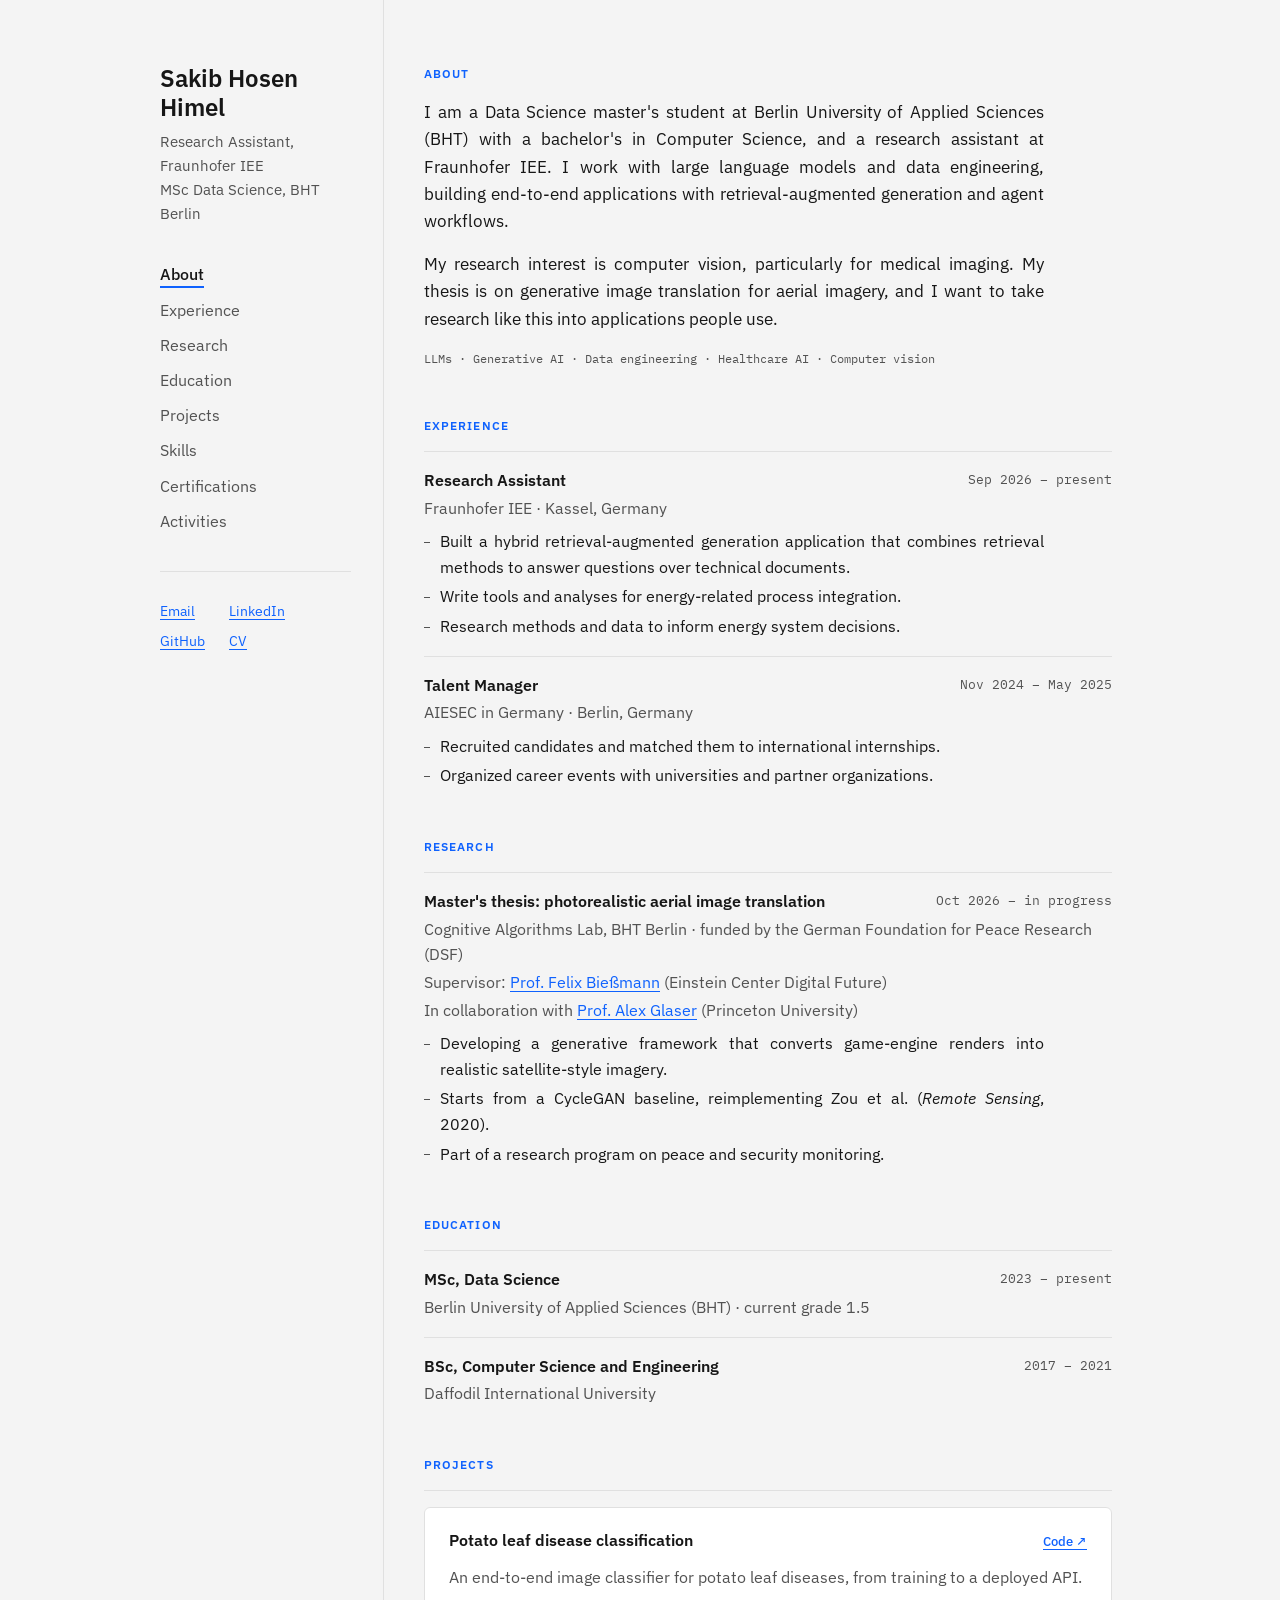
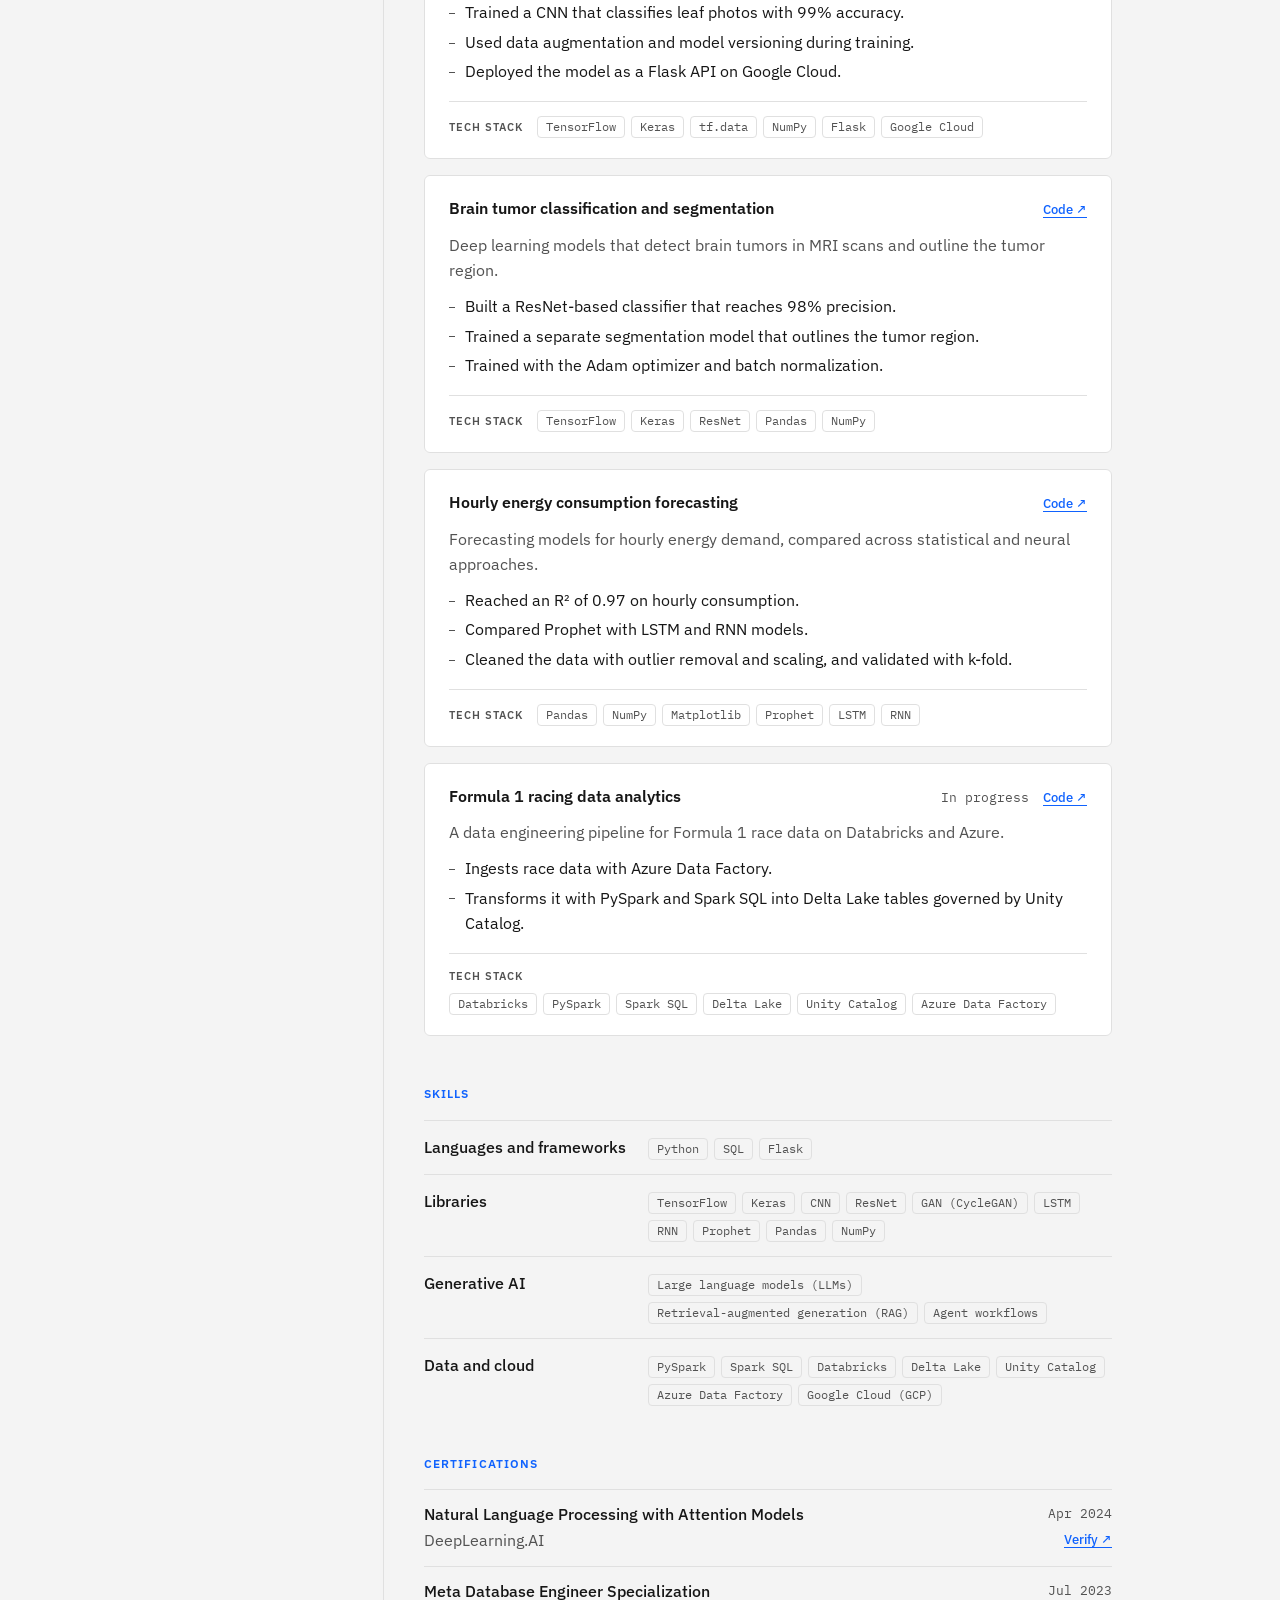
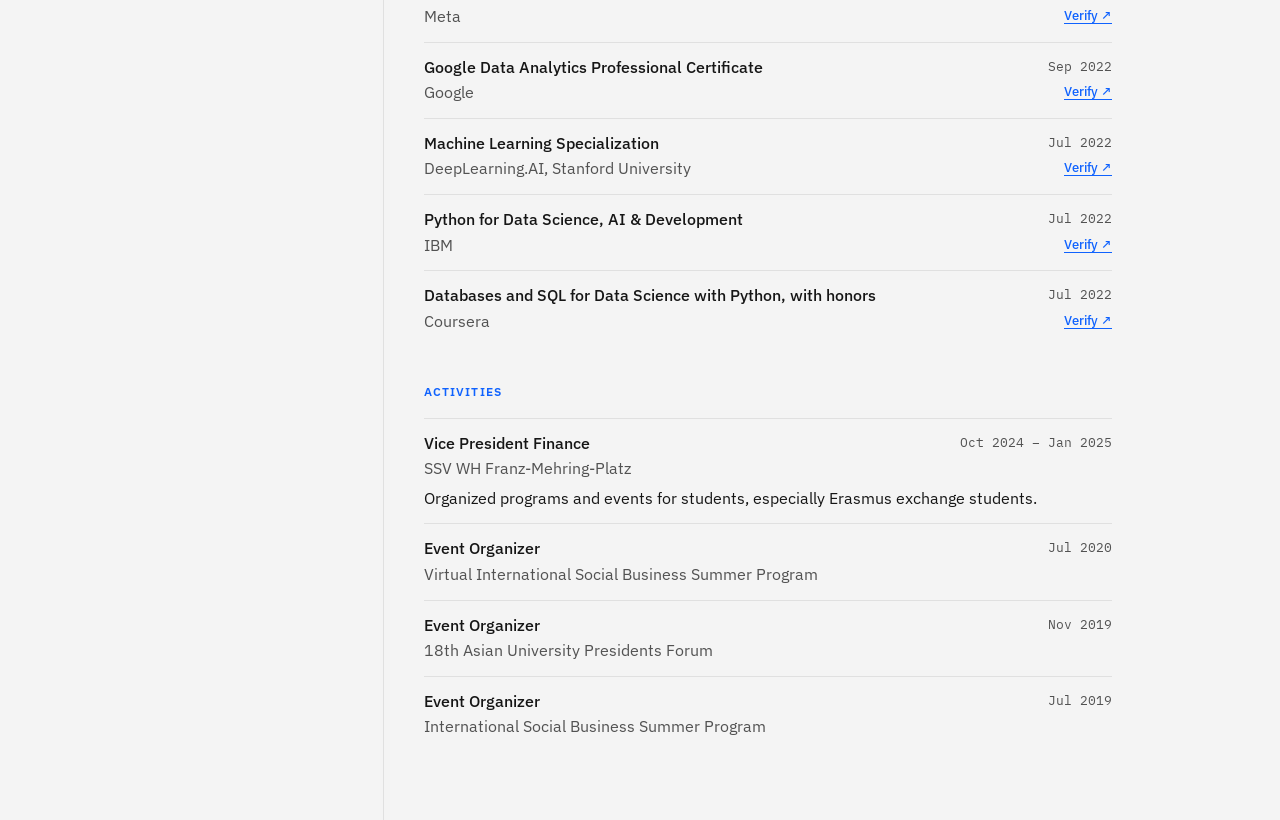
==== index.html @ a133c0b1 "Certifications and Activities: ruled rows with placeholder Verify links Co-Authored-By: Claude Fable" ====
<!doctype html>
<html lang="en">
<head>
<meta charset="utf-8">
<meta name="viewport" content="width=device-width, initial-scale=1">
<title>Sakib Hosen Himel</title>
<meta name="description" content="Sakib Hosen Himel. MSc Data Science student at BHT Berlin and research assistant at Fraunhofer IEE.">
<meta property="og:title" content="Sakib Hosen Himel">
<meta property="og:description" content="MSc Data Science student at BHT Berlin and research assistant at Fraunhofer IEE.">
<meta property="og:type" content="profile">
<link rel="icon" href="data:image/svg+xml,%3Csvg xmlns='http://www.w3.org/2000/svg' viewBox='0 0 32 32'%3E%3Crect width='32' height='32' rx='4' fill='%230f62fe'/%3E%3Ctext x='16' y='22' font-family='sans-serif' font-size='16' font-weight='600' text-anchor='middle' fill='%23fff'%3ESH%3C/text%3E%3C/svg%3E">
<link rel="preconnect" href="https://fonts.googleapis.com">
<link rel="preconnect" href="https://fonts.gstatic.com" crossorigin>
<link rel="stylesheet" href="https://fonts.googleapis.com/css2?family=IBM+Plex+Mono&family=IBM+Plex+Sans:wght@400;500;600&display=swap">
<link rel="stylesheet" href="styles.css">
<script>document.documentElement.classList.add('js'); // set before first paint so the phone layout does not jump</script>
</head>
<body>
<a class="skip" href="#main">Skip to content</a>
<!-- Phone only, and only once the script runs: a bar that stays on screen and opens the nav as a side panel. -->
<div class="bar">
  <p class="where"><b>Sakib Hosen Himel</b><span id="bar-section">About</span></p>
  <button type="button" id="menu-btn" aria-expanded="false" aria-controls="menu">Menu</button>
</div>
<div class="scrim"></div>
<div class="page">
  <header class="side">
    <div class="stick">
      <div>
        <h1>Sakib Hosen Himel</h1>
        <p class="role">Research Assistant, Fraunhofer IEE<br>MSc Data Science, BHT Berlin</p>
      </div>
      <nav id="menu" aria-label="Sections">
        <ol>
          <li><a href="#about">About</a></li>
          <li><a href="#experience">Experience</a></li>
          <li><a href="#research">Research</a></li>
          <li><a href="#education">Education</a></li>
          <li><a href="#projects">Projects</a></li>
          <li><a href="#skills">Skills</a></li>
          <li><a href="#certifications">Certifications</a></li>
          <li><a href="#activities">Activities</a></li>
        </ol>
      </nav>
      <ul class="contact">
        <li><a href="mailto:himelcse47@gmail.com">Email</a></li>
        <li><a href="https://www.linkedin.com/in/profileofsakib">LinkedIn</a></li>
        <li><a href="https://github.com/itsme-himel">GitHub</a></li>
        <li><a href="cv.pdf">CV</a></li>
      </ul>
    </div>
  </header>

  <main id="main">
    <section id="about" aria-labelledby="h-about">
      <h2 id="h-about">About</h2>
      <p class="lede">I am a Data Science master's student at Berlin University of Applied Sciences (BHT) with a bachelor's in Computer Science, and a research assistant at Fraunhofer IEE. I work with large language models and data engineering, building end-to-end applications with retrieval-augmented generation and agent workflows.</p>
      <p class="lede">My research interest is computer vision, particularly for medical imaging. My thesis is on generative image translation for aerial imagery, and I want to take research like this into applications people use.</p>
      <p class="tags">LLMs · Generative AI · Data engineering · Healthcare AI · Computer vision</p>
    </section>

    <section id="experience" aria-labelledby="h-experience">
      <h2 id="h-experience">Experience</h2>
      <article class="item">
        <h3>Research Assistant</h3>
        <p class="date">Sep 2026 – present</p>
        <p class="org">Fraunhofer IEE · Kassel, Germany</p>
        <ul>
          <li>Built a hybrid retrieval-augmented generation application that combines retrieval methods to answer questions over technical documents.</li>
          <li>Write tools and analyses for energy-related process integration.</li>
          <li>Research methods and data to inform energy system decisions.</li>
        </ul>
      </article>
      <article class="item">
        <h3>Talent Manager</h3>
        <p class="date">Nov 2024 – May 2025</p>
        <p class="org">AIESEC in Germany · Berlin, Germany</p>
        <ul>
          <li>Recruited candidates and matched them to international internships.</li>
          <li>Organized career events with universities and partner organizations.</li>
        </ul>
      </article>
    </section>

    <section id="research" aria-labelledby="h-research">
      <h2 id="h-research">Research</h2>
      <article class="item">
        <h3>Master's thesis: photorealistic aerial image translation</h3>
        <p class="date">Oct 2026 – in progress</p>
        <p class="org">Cognitive Algorithms Lab, BHT Berlin · funded by the German Foundation for Peace Research (DSF)</p>
        <p class="org">Supervisor: <a href="https://www.linkedin.com/in/felixbiessmann/">Prof. Felix Bießmann</a> (Einstein Center Digital Future)</p>
        <p class="org">In collaboration with <a href="https://www.linkedin.com/in/alex-glaser-8090731b3/">Prof. Alex Glaser</a> (Princeton University)</p>
        <ul>
          <li>Developing a generative framework that converts game-engine renders into realistic satellite-style imagery.</li>
          <li>Starts from a CycleGAN baseline, reimplementing Zou et al. (<i>Remote Sensing</i>, 2020).</li>
          <li>Part of a research program on peace and security monitoring.</li>
        </ul>
      </article>
    </section>

    <section id="education" aria-labelledby="h-education">
      <h2 id="h-education">Education</h2>
      <article class="item">
        <h3>MSc, Data Science</h3>
        <p class="date">2023 – present</p>
        <p class="org">Berlin University of Applied Sciences (BHT) · current grade 1.5</p>
      </article>
      <article class="item">
        <h3>BSc, Computer Science and Engineering</h3>
        <p class="date">2017 – 2021</p>
        <p class="org">Daffodil International University</p>
      </article>
    </section>

    <section id="projects" aria-labelledby="h-projects">
      <h2 id="h-projects">Projects</h2>
      <div class="grid"><!-- TODO: the four "Code" links point to github.com as placeholders; replace each href with the project repo -->
        <article>
          <div class="head"><h3>Potato leaf disease classification</h3><p class="meta"><a href="https://github.com" aria-label="Code for Potato leaf disease classification">Code <span aria-hidden="true">↗</span></a></p></div>
          <p>An end-to-end image classifier for potato leaf diseases, from training to a deployed API.</p>
          <ul class="points">
            <li>Trained a CNN that classifies leaf photos with 99% accuracy.</li>
            <li>Used data augmentation and model versioning during training.</li>
            <li>Deployed the model as a Flask API on Google Cloud.</li>
          </ul>
          <div class="stack">
            <p>Tech stack</p>
            <ul><li>TensorFlow</li><li>Keras</li><li>tf.data</li><li>NumPy</li><li>Flask</li><li>Google Cloud</li></ul>
          </div>
        </article>
        <article>
          <div class="head"><h3>Brain tumor classification and segmentation</h3><p class="meta"><a href="https://github.com" aria-label="Code for Brain tumor classification and segmentation">Code <span aria-hidden="true">↗</span></a></p></div>
          <p>Deep learning models that detect brain tumors in MRI scans and outline the tumor region.</p>
          <ul class="points">
            <li>Built a ResNet-based classifier that reaches 98% precision.</li>
            <li>Trained a separate segmentation model that outlines the tumor region.</li>
            <li>Trained with the Adam optimizer and batch normalization.</li>
          </ul>
          <div class="stack">
            <p>Tech stack</p>
            <ul><li>TensorFlow</li><li>Keras</li><li>ResNet</li><li>Pandas</li><li>NumPy</li></ul>
          </div>
        </article>
        <article>
          <div class="head"><h3>Hourly energy consumption forecasting</h3><p class="meta"><a href="https://github.com" aria-label="Code for Hourly energy consumption forecasting">Code <span aria-hidden="true">↗</span></a></p></div>
          <p>Forecasting models for hourly energy demand, compared across statistical and neural approaches.</p>
          <ul class="points">
            <li>Reached an R² of 0.97 on hourly consumption.</li>
            <li>Compared Prophet with LSTM and RNN models.</li>
            <li>Cleaned the data with outlier removal and scaling, and validated with k-fold.</li>
          </ul>
          <div class="stack">
            <p>Tech stack</p>
            <ul><li>Pandas</li><li>NumPy</li><li>Matplotlib</li><li>Prophet</li><li>LSTM</li><li>RNN</li></ul>
          </div>
        </article>
        <article>
          <div class="head"><h3>Formula 1 racing data analytics</h3><p class="meta"><span class="date">In progress</span><a href="https://github.com" aria-label="Code for Formula 1 racing data analytics">Code <span aria-hidden="true">↗</span></a></p></div>
          <p>A data engineering pipeline for Formula 1 race data on Databricks and Azure.</p>
          <ul class="points">
            <li>Ingests race data with Azure Data Factory.</li>
            <li>Transforms it with PySpark and Spark SQL into Delta Lake tables governed by Unity Catalog.</li>
          </ul>
          <div class="stack">
            <p>Tech stack</p>
            <ul><li>Databricks</li><li>PySpark</li><li>Spark SQL</li><li>Delta Lake</li><li>Unity Catalog</li><li>Azure Data Factory</li></ul>
          </div>
        </article>
      </div>
    </section>

    <section id="skills" aria-labelledby="h-skills">
      <h2 id="h-skills">Skills</h2>
      <dl class="skills">
        <div><dt>Languages and frameworks</dt><dd><ul class="chips"><li>Python</li><li>SQL</li><li>Flask</li></ul></dd></div>
        <div><dt>Libraries</dt><dd><ul class="chips"><li>TensorFlow</li><li>Keras</li><li>CNN</li><li>ResNet</li><li>GAN (CycleGAN)</li><li>LSTM</li><li>RNN</li><li>Prophet</li><li>Pandas</li><li>NumPy</li></ul></dd></div>
        <div><dt>Generative AI</dt><dd><ul class="chips"><li>Large language models (LLMs)</li><li>Retrieval-augmented generation (RAG)</li><li>Agent workflows</li></ul></dd></div>
        <div><dt>Data and cloud</dt><dd><ul class="chips"><li>PySpark</li><li>Spark SQL</li><li>Databricks</li><li>Delta Lake</li><li>Unity Catalog</li><li>Azure Data Factory</li><li>Google Cloud (GCP)</li></ul></dd></div>
      </dl>
    </section>

    <section id="certifications" aria-labelledby="h-certifications">
      <h2 id="h-certifications">Certifications</h2>
      <div class="rows"><!-- TODO: the six "Verify" links point to coursera.org as placeholders; replace each href with the credential page -->
        <article class="item">
          <h3>Natural Language Processing with Attention Models</h3>
          <p class="date">Apr 2024</p>
          <p class="org">DeepLearning.AI</p>
          <p class="verify"><a href="https://www.coursera.org" aria-label="Verify Natural Language Processing with Attention Models">Verify <span aria-hidden="true">↗</span></a></p>
        </article>
        <article class="item">
          <h3>Meta Database Engineer Specialization</h3>
          <p class="date">Jul 2023</p>
          <p class="org">Meta</p>
          <p class="verify"><a href="https://www.coursera.org" aria-label="Verify Meta Database Engineer Specialization">Verify <span aria-hidden="true">↗</span></a></p>
        </article>
        <article class="item">
          <h3>Google Data Analytics Professional Certificate</h3>
          <p class="date">Sep 2022</p>
          <p class="org">Google</p>
          <p class="verify"><a href="https://www.coursera.org" aria-label="Verify Google Data Analytics Professional Certificate">Verify <span aria-hidden="true">↗</span></a></p>
        </article>
        <article class="item">
          <h3>Machine Learning Specialization</h3>
          <p class="date">Jul 2022</p>
          <p class="org">DeepLearning.AI, Stanford University</p>
          <p class="verify"><a href="https://www.coursera.org" aria-label="Verify Machine Learning Specialization">Verify <span aria-hidden="true">↗</span></a></p>
        </article>
        <article class="item">
          <h3>Python for Data Science, AI &amp; Development</h3>
          <p class="date">Jul 2022</p>
          <p class="org">IBM</p>
          <p class="verify"><a href="https://www.coursera.org" aria-label="Verify Python for Data Science, AI &amp; Development">Verify <span aria-hidden="true">↗</span></a></p>
        </article>
        <article class="item">
          <h3>Databases and SQL for Data Science with Python, with honors</h3>
          <p class="date">Jul 2022</p>
          <p class="org">Coursera</p>
          <p class="verify"><a href="https://www.coursera.org" aria-label="Verify Databases and SQL for Data Science with Python, with honors">Verify <span aria-hidden="true">↗</span></a></p>
        </article>
      </div>
    </section>

    <section id="activities" aria-labelledby="h-activities">
      <h2 id="h-activities">Activities</h2>
      <div class="rows">
        <article class="item">
          <h3>Vice President Finance</h3>
          <p class="date">Oct 2024 – Jan 2025</p>
          <p class="org">SSV WH Franz-Mehring-Platz</p>
          <p class="note">Organized programs and events for students, especially Erasmus exchange students.</p>
        </article>
        <article class="item">
          <h3>Event Organizer</h3>
          <p class="date">Jul 2020</p>
          <p class="org">Virtual International Social Business Summer Program</p>
        </article>
        <article class="item">
          <h3>Event Organizer</h3>
          <p class="date">Nov 2019</p>
          <p class="org">18th Asian University Presidents Forum</p>
        </article>
        <article class="item">
          <h3>Event Organizer</h3>
          <p class="date">Jul 2019</p>
          <p class="org">International Social Business Summer Program</p>
        </article>
      </div>
    </section>
  </main>
</div>
<script>
// Underline the nav link of the section being read.
const sections = [...document.querySelectorAll('main section')];
const links = [...document.querySelectorAll('nav a')];
const barSection = document.getElementById('bar-section');
let clicked = location.hash; // a clicked link stays marked until the reader scrolls by hand
function spy() {
  const max = document.documentElement.scrollHeight - innerHeight;
  const tops = sections.map(s => s.getBoundingClientRect().top + scrollY);
  // Sections near the page end can never reach the top, so over the final
  // stretch the reading line slides from the top of the viewport to the bottom.
  const lastReachable = Math.max(0, ...tops.filter(t => t <= max));
  const slide = Math.min(1, Math.max(0, (scrollY - lastReachable) / Math.max(1, max - lastReachable)));
  const line = scrollY + 120 + slide * (innerHeight - 120);
  const current = clicked || '#' + sections[Math.max(0, tops.findLastIndex(t => t <= line))].id;
  for (const a of links) {
    if (a.hash === current) { a.setAttribute('aria-current', 'location'); barSection.textContent = a.textContent; }
    else a.removeAttribute('aria-current');
  }
}
for (const a of links) a.addEventListener('click', () => { clicked = a.hash; spy(); });
for (const e of ['wheel', 'touchmove', 'keydown']) addEventListener(e, () => { clicked = ''; }, { passive: true });
addEventListener('scroll', spy, { passive: true });
addEventListener('resize', spy);
spy();
// Sections below the first screen fade in when reached (motion is in the CSS).
// Reaching one also reveals those before it, so a jump never leaves any hidden.
if (window.IntersectionObserver) {
  const io = new IntersectionObserver(entries => {
    for (const e of entries) if (e.isIntersecting)
      for (const s of sections.slice(0, sections.indexOf(e.target) + 1)) { s.classList.remove('pre'); io.unobserve(s); }
  });
  for (const s of sections) if (s.getBoundingClientRect().top >= innerHeight) { s.classList.add('pre'); io.observe(s); }
}

// Phone menu: the nav slides in from the right as a panel. Without this script the nav stays in the page.
const root = document.documentElement, nav = document.getElementById('menu'), btn = document.getElementById('menu-btn');
const behind = [document.querySelector('main'), ...document.querySelectorAll('.stick > :not(nav)')];
nav.append(document.querySelector('.contact').cloneNode(true)); // the four links, repeated inside the panel
function setMenu(open) {
  root.classList.toggle('open', open);
  btn.setAttribute('aria-expanded', open);
  btn.textContent = open ? 'Close' : 'Menu';
  for (const el of behind) el.inert = open; // keeps keyboard focus inside the panel
}
btn.addEventListener('click', () => setMenu(!root.classList.contains('open')));
document.querySelector('.scrim').addEventListener('click', () => setMenu(false));
nav.addEventListener('click', e => { if (e.target.closest('a')) setMenu(false); });
addEventListener('keydown', e => { if (e.key === 'Escape') setMenu(false); });
matchMedia('(min-width: 48.01rem)').addEventListener('change', () => setMenu(false));
// The name joins the bar once the heading has scrolled away.
if (window.IntersectionObserver)
  new IntersectionObserver(([e]) => root.classList.toggle('past', !e.isIntersecting)).observe(document.querySelector('h1'));

// Pointer effects: a light in project cards, a ripple on every click or tap, and fainter ripples while the mouse rests. Off under reduced motion.
if (matchMedia('(prefers-reduced-motion: no-preference)').matches) {
  function ripple(x, y, strength) {
    const ring = document.createElement('span');
    ring.className = 'ripple'; ring.setAttribute('aria-hidden', 'true');
    ring.style.left = x + 'px'; ring.style.top = y + 'px'; ring.style.setProperty('--o', strength);
    document.body.append(ring);
    setTimeout(() => ring.remove(), 1500); // after the last ring has faded
  }
  // Project cards: a soft light follows the mouse inside the card.
  for (const card of document.querySelectorAll('.grid article'))
    card.addEventListener('pointermove', e => {
      const r = card.getBoundingClientRect();
      card.style.setProperty('--mx', e.clientX - r.left + 'px');
      card.style.setProperty('--my', e.clientY - r.top + 'px');
    });
  addEventListener('pointerdown', e => ripple(e.clientX, e.clientY, .55));
  // A mouse that rests gets a ripple at 5s, 10s and 15s, each fainter, then nothing until it moves again.
  const fade = [.34, .24, .15];
  let idle, mx, my;
  function arm(n) {
    clearTimeout(idle);
    if (n >= fade.length || mx === undefined) return;
    idle = setTimeout(() => { if (!document.hidden) ripple(mx, my, fade[n]); arm(n + 1); }, 5000);
  }
  addEventListener('pointermove', e => { if (e.pointerType === 'mouse') { mx = e.clientX; my = e.clientY; arm(0); } });
  for (const ev of ['scroll', 'pointerdown', 'keydown']) addEventListener(ev, () => arm(0), { passive: true });
  root.addEventListener('pointerleave', () => { mx = undefined; clearTimeout(idle); });
}
</script>
</body>
</html>
---- styles.css ----
:root {
  /* IBM Carbon greys and blue, to go with IBM Plex */
  --bg: #f4f4f4; --surface: #ffffff; --fg: #161616; --muted: #525252; --line: #e0e0e0; --accent: #0f62fe;
  --sans: "IBM Plex Sans", system-ui, -apple-system, "Segoe UI", sans-serif;
  --mono: "IBM Plex Mono", ui-monospace, Menlo, Consolas, monospace;
  color-scheme: light dark;
}
@media (prefers-color-scheme: dark) {
  :root { --bg: #161616; --surface: #262626; --fg: #f4f4f4; --muted: #c6c6c6; --line: #393939; --accent: #78a9ff; }
}

* { box-sizing: border-box; }
body { margin: 0; background: var(--bg); color: var(--fg); font: 1rem/1.6 var(--sans); }
h1, h2, h3, p, ul, ol, dl, dd { margin: 0; }
ul, ol { padding: 0; list-style: none; }
a { color: var(--accent); text-underline-offset: 3px; }
a:hover { color: var(--fg); }
a:focus-visible { outline: 2px solid var(--accent); outline-offset: 3px; }

.skip { position: absolute; left: -999rem; }
.skip:focus { left: 1rem; top: 1rem; background: var(--bg); padding: .5rem .75rem; }

.page { max-width: 64rem; margin-inline: auto; display: grid; grid-template-columns: 16rem minmax(0, 1fr); }

.side { padding: 4rem 2rem; border-right: 1px solid var(--line); }
.stick { position: sticky; top: 4rem; display: grid; gap: 2rem; }
h1 { font-size: 1.5rem; font-weight: 600; line-height: 1.2; }
.role { color: var(--muted); margin-top: .5rem; font-size: .9375rem; }
nav ol { display: grid; }
/* the underline is always there and only changes colour, so it can fade */
nav a { display: block; padding: .3rem 0; color: var(--muted); text-decoration: underline 2px transparent; text-underline-offset: 6px; }
nav a:hover { color: var(--fg); text-decoration-color: var(--line); }
nav a[aria-current] { color: var(--fg); font-weight: 500; text-decoration-color: var(--accent); }
/* a sidebar taller than the window would hide its last links for good */
@media (max-height: 45rem) { .stick { position: static; } }

.contact { display: grid; grid-template-columns: repeat(2, max-content); gap: 0 1.5rem; font-size: .875rem; padding-top: 1.5rem; border-top: 1px solid var(--line); }
.contact a { display: inline-block; padding: .25rem 0; } /* 24px+ tap target */
.bar, .scrim, nav .contact { display: none; } /* phone menu parts, switched on below */

main { padding: 4rem 2.5rem 5rem; display: grid; gap: 3rem; }
section { display: grid; gap: 1rem; scroll-margin-top: 4rem; }
h2 { font-size: .75rem; font-weight: 600; letter-spacing: .09em; text-transform: uppercase; color: var(--accent); }
.lede { font-size: 1.0625rem; max-width: 62ch; }

.item { display: grid; grid-template-columns: minmax(0, 1fr) auto; gap: .125rem 1rem; padding-top: 1rem; border-top: 1px solid var(--line); }
.item h3 { font-size: 1rem; font-weight: 600; }
.item .org { grid-column: 1 / -1; }
.item ul { grid-column: 1 / -1; margin-top: .375rem; display: grid; gap: .25rem; max-width: 62ch; }
.item li, .points li { padding-left: 1rem; position: relative; }
.item li::before, .points li::before { content: ""; position: absolute; left: 0; top: .8em; width: .375rem; height: 1px; background: var(--muted); }
.org { color: var(--muted); }
.date { font: .8125rem/1.9 var(--mono); color: var(--muted); white-space: nowrap; }

/* Projects: one full-width card each: title, summary, points, then the tech stack under a rule. */
.grid { display: grid; gap: 1rem; padding-top: 1rem; border-top: 1px solid var(--line); }
.grid article { display: grid; gap: .5rem; padding: 1.25rem 1.5rem; border: 1px solid var(--line); border-radius: 6px; background: var(--surface); }
.grid .head { display: flex; justify-content: space-between; align-items: baseline; gap: .125rem 1rem; flex-wrap: wrap; }
.grid h3 { font-size: 1rem; font-weight: 600; line-height: 1.35; }
.meta { display: flex; align-items: baseline; gap: .875rem; white-space: nowrap; }
.meta a { font-size: .8125rem; font-weight: 500; padding: .25rem 0; }
.grid p { color: var(--muted); }
.points { display: grid; gap: .25rem; margin-top: .125rem; }
.stack { display: flex; align-items: baseline; gap: .5rem .875rem; flex-wrap: wrap; margin-top: .5rem; padding-top: .875rem; border-top: 1px solid var(--line); }
.stack p { font-size: .6875rem; font-weight: 600; letter-spacing: .09em; text-transform: uppercase; white-space: nowrap; }
.stack ul, .chips { display: flex; flex-wrap: wrap; gap: .375rem; }
.stack li, .chips li { font: 400 .75rem/1.5 var(--mono); color: var(--muted); padding: .0625rem .5rem; border: 1px solid var(--line); border-radius: 4px; }
.tags { font: 400 .75rem/1.6 var(--mono); color: var(--muted); }

/* Skills: group name on the left, the same labels as the project tech stacks on the right. */
.skills > div { display: grid; grid-template-columns: 13rem minmax(0, 1fr); gap: .5rem 1rem; align-items: baseline; padding: .875rem 0; border-top: 1px solid var(--line); }
.skills > div:last-child { padding-bottom: 0; }
.skills dt { font-weight: 500; }

/* hyphens keep justified lines from opening wide gaps */
.lede, .item li { text-align: justify; hyphens: auto; } /* project cards are too narrow to justify cleanly */

/* Certifications and Activities: ruled rows, name over issuer, date on the right. */
.rows { display: grid; }
.rows .item { padding: .75rem 0; gap: 0 1rem; }
.rows .item:last-child { padding-bottom: 0; }
.rows h3 { font-weight: 500; }
.rows .org { grid-column: 1; }
.verify { text-align: right; font-size: .8125rem; font-weight: 500; white-space: nowrap; }
.verify a { display: inline-block; padding: .125rem 0; }
.note { grid-column: 1 / -1; margin-top: .25rem; max-width: 62ch; }

@media (max-width: 48rem) {
  .page { grid-template-columns: 1fr; }
  .side { border-right: 0; border-bottom: 1px solid var(--line); padding: 2rem 1.25rem; }
  .stick { position: static; gap: 1rem; }
  nav ol { display: flex; flex-wrap: wrap; gap: 0 1.25rem; }
  .contact { display: flex; flex-wrap: wrap; gap: 0 1.25rem; padding-top: .75rem; }
  main { padding: 2rem 1.25rem 3rem; gap: 2.5rem; }
  section { scroll-margin-top: 1.25rem; }
  .item, .skills > div { grid-template-columns: 1fr; }
  .rows .item { grid-template-columns: minmax(0, 1fr) auto; }
  .grid article { padding: 1.125rem 1.125rem; }
}

/* Phone menu. Needs the script (.js), so without it the nav above stays in the page. */
@media screen and (max-width: 48rem) {
  section { scroll-margin-top: 4.5rem; }
  /* At the top of the page only the Menu button shows; the bar itself appears once the name has scrolled away (.past). */
  .js .bar { display: flex; align-items: center; justify-content: space-between; gap: 1rem; position: fixed; inset: 0 0 auto; z-index: 40;
    padding: .5rem 1.25rem; background: transparent; border-bottom: 1px solid transparent; }
  .js.past .bar { background: var(--bg); border-bottom-color: var(--line); }
  .js .side { padding-top: 1rem; }
  .js h1 { padding-right: 5.5rem; } /* keeps the name clear of the Menu button */
  .where { display: flex; align-items: baseline; min-width: 0; white-space: nowrap; opacity: 0; visibility: hidden; }
  .past .where { opacity: 1; visibility: visible; }
  .where b { font-size: .875rem; font-weight: 600; overflow: hidden; text-overflow: ellipsis; margin-right: .75rem; }
  #bar-section { font: 600 .6875rem/1 var(--sans); letter-spacing: .09em; text-transform: uppercase; color: var(--accent); }
  #menu-btn { font: 500 .8125rem/1 var(--mono); color: var(--fg); border: 1px solid var(--line); border-radius: 4px;
    padding: .5rem .75rem; min-width: 4.25rem; cursor: pointer; margin-left: auto; background: var(--bg); }
  #menu-btn:focus-visible { outline: 2px solid var(--accent); outline-offset: 2px; }

  .js nav { position: fixed; inset: 0 0 0 auto; z-index: 30; width: min(18rem, 82vw); overflow-y: auto;
    padding: 5rem 1.5rem 2rem; background: var(--bg); border-left: 1px solid var(--line);
    transform: translateX(100%); visibility: hidden; }
  .js.open nav { transform: none; visibility: visible; }
  .js nav ol { display: grid; }
  .js nav a { padding: .55rem 0; font-size: 1.0625rem; }
  .js nav .contact { display: grid; grid-template-columns: repeat(2, max-content); gap: 0 1.5rem; margin-top: 1.5rem; padding-top: 1rem; }
  .js nav .contact a { font-size: .9375rem; padding: .4rem 0; color: var(--accent); text-decoration: underline; text-underline-offset: 3px; }

  .js .scrim { display: block; position: fixed; inset: 0; z-index: 20; background: rgb(0 0 0 / .45); opacity: 0; visibility: hidden; }
  .js.open .scrim { opacity: 1; visibility: visible; }
  .js.open body { overflow: hidden; }
}

/* Motion: screen only, and only when the reader has not asked for less.
   .pre is set by the script on sections below the first screen. */
@media screen and (prefers-reduced-motion: no-preference) {
  html { scroll-behavior: smooth; }
  a { transition: color .2s, text-decoration-color .2s; }
  section, section > * { transition: opacity .4s ease-out, transform .4s ease-out; }
  section.pre { opacity: 0; transition: none; }
  section.pre > * { transform: translateY(.5rem); transition: none; }
  /* panel slides, backdrop fades; visibility waits for the slide-out to finish */
  .js nav { transition: transform .25s ease, visibility 0s .25s; }
  .js.open nav { transition: transform .25s ease; }
  .scrim { transition: opacity .25s ease, visibility 0s .25s; }
  .open .scrim { transition: opacity .25s ease; }
  .bar { transition: background-color .25s ease, border-color .25s ease; }
  .where { transition: opacity .25s ease, visibility 0s .25s; }
  .past .where { transition: opacity .25s ease; }
  /* a soft light follows the mouse inside a project card, and its border picks up the accent */
  .grid article { position: relative; isolation: isolate; overflow: hidden; transition: border-color .25s ease; }
  .grid article::before { content: ""; position: absolute; inset: 0; z-index: -1; pointer-events: none; opacity: 0; transition: opacity .3s ease;
    background: radial-gradient(18rem circle at var(--mx, 50%) var(--my, 50%), color-mix(in srgb, var(--accent) 13%, transparent), transparent 70%); }
  .grid article:hover::before { opacity: 1; }
  .grid article:hover { border-color: color-mix(in srgb, var(--accent) 45%, var(--line)); }
  /* A click or tap leaves three thin rings that spread and fade, like a drop on water.
     A resting mouse gets the same, fainter (--o is the starting opacity). */
  .ripple, .ripple::before, .ripple::after { position: fixed; width: 20rem; height: 20rem; margin: -10rem 0 0 -10rem; border-radius: 50%; border: 1px solid var(--accent);
    pointer-events: none; z-index: 60; opacity: 0; animation: ripple .95s ease-out forwards; }
  .ripple::before, .ripple::after { content: ""; position: absolute; inset: 0; margin: -1px; }
  .ripple::before { animation-delay: .16s; }
  .ripple::after { animation-delay: .32s; }
  @keyframes ripple { from { transform: scale(.04); opacity: var(--o, .55); } to { transform: scale(1); opacity: 0; } }
}

@media print {
  :root { --bg: #fff; --surface: #fff; --fg: #000; --muted: #444; --line: #bbb; --accent: #000; }
  nav, .skip { display: none; }
  .page { display: block; }
  .side { border: 0; padding: 0 0 1rem; }
  main { padding: 0; gap: 1.5rem; }
  .item { break-inside: avoid; }
}
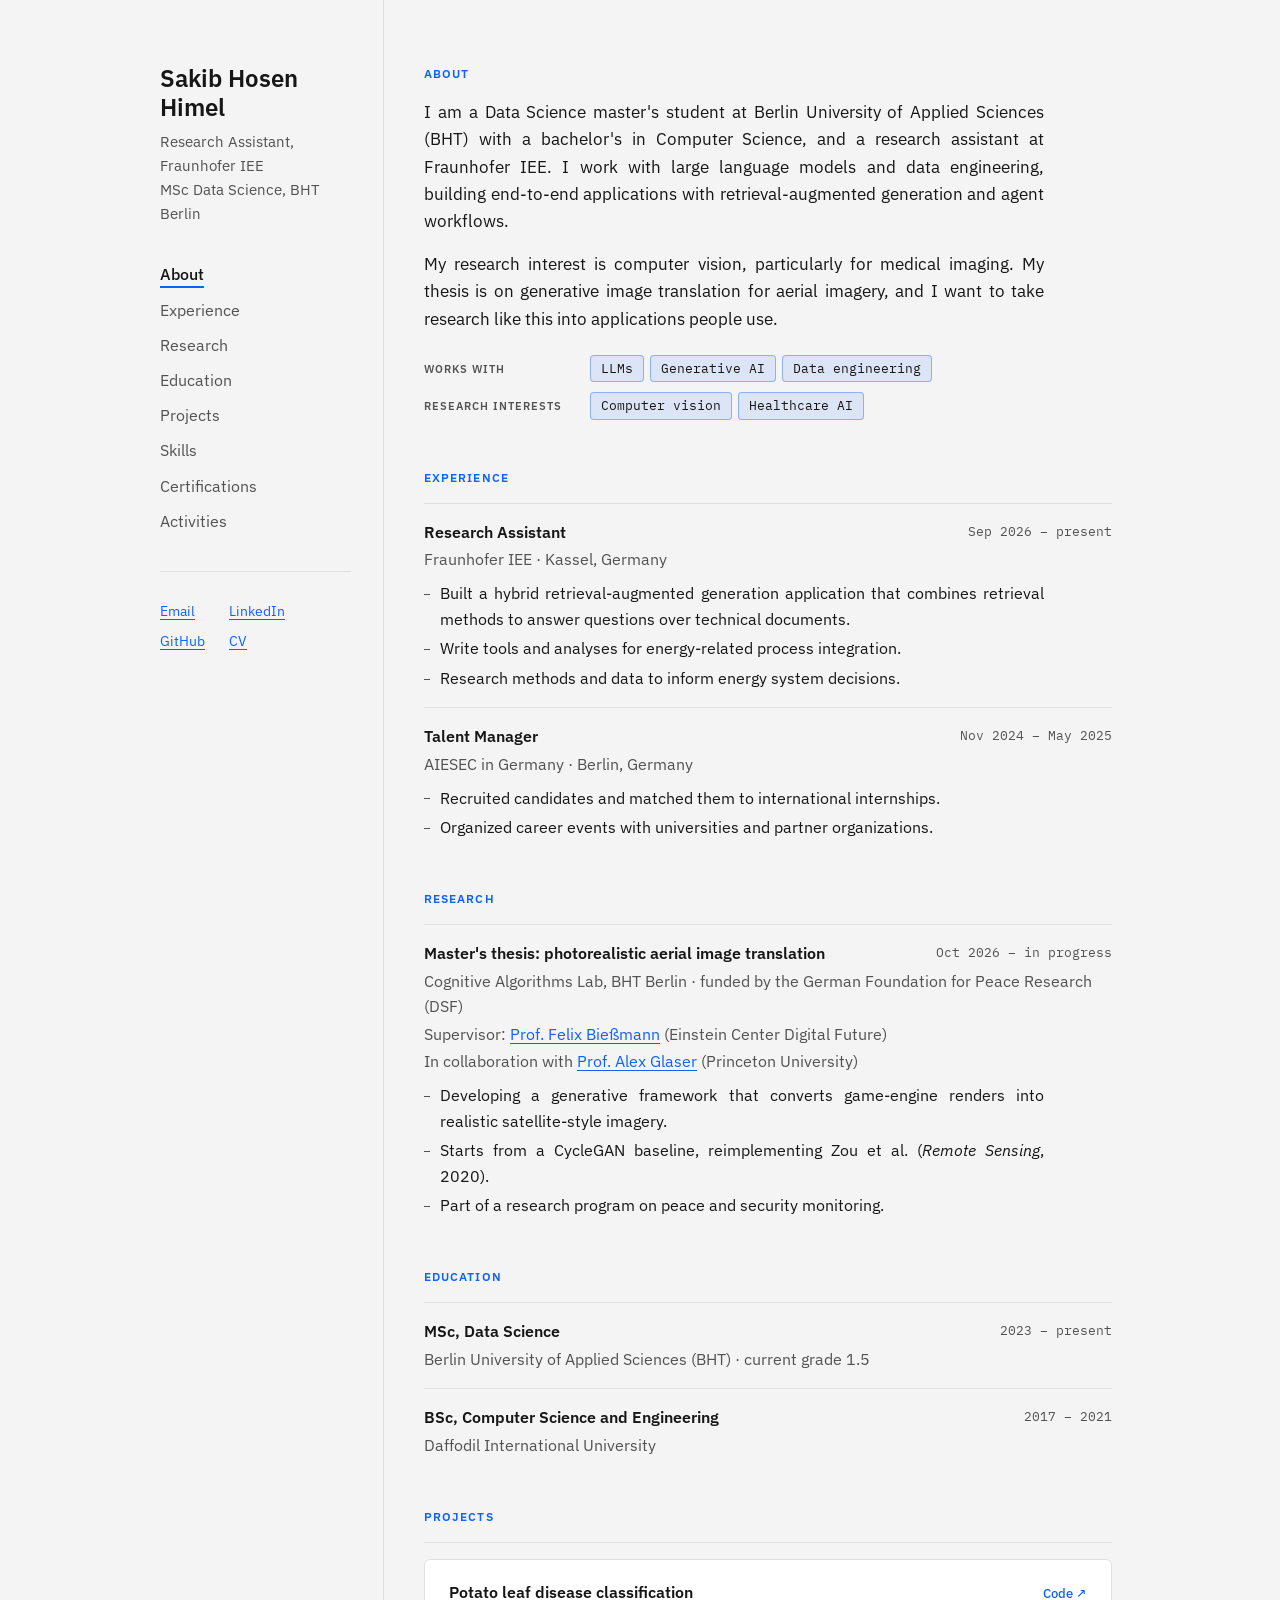
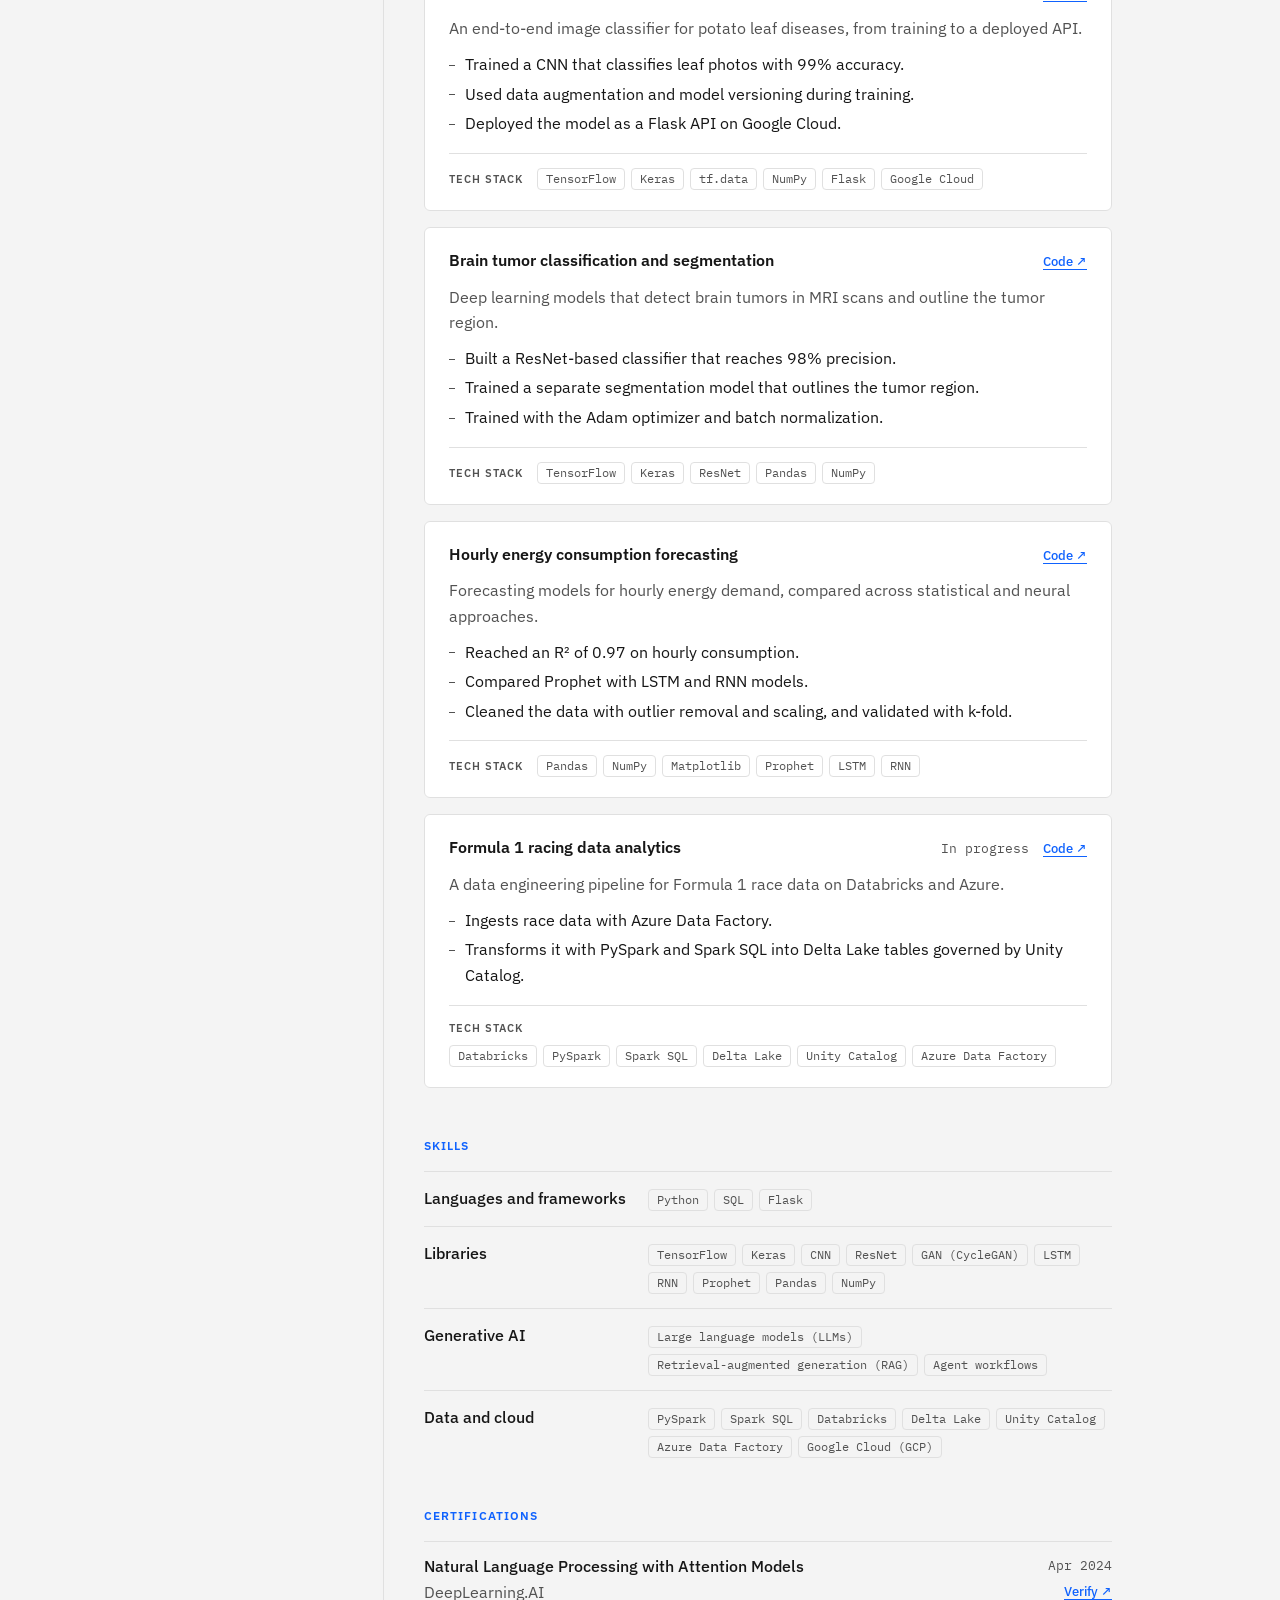
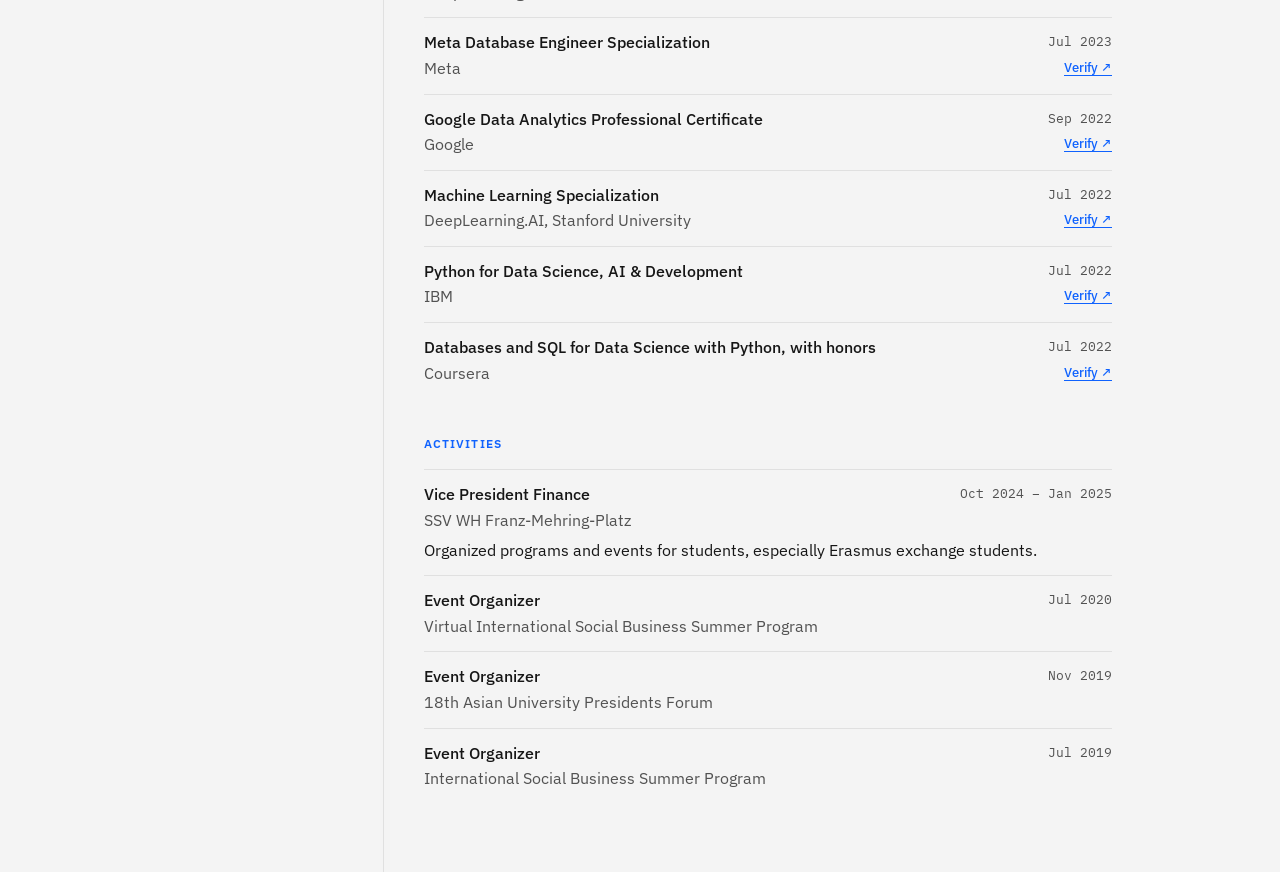
==== commit ea8b83d2: "About: show focus topics as two rows of tinted labels Co-Authored-By: Claude Fable 5.2 <noreply@anth" ====
--- a/index.html
+++ b/index.html
@@ -56,7 +56,10 @@
       <h2 id="h-about">About</h2>
       <p class="lede">I am a Data Science master's student at Berlin University of Applied Sciences (BHT) with a bachelor's in Computer Science, and a research assistant at Fraunhofer IEE. I work with large language models and data engineering, building end-to-end applications with retrieval-augmented generation and agent workflows.</p>
       <p class="lede">My research interest is computer vision, particularly for medical imaging. My thesis is on generative image translation for aerial imagery, and I want to take research like this into applications people use.</p>
-      <p class="tags">LLMs · Generative AI · Data engineering · Healthcare AI · Computer vision</p>
+      <dl class="focus">
+        <div><dt>Works with</dt><dd><ul class="chips"><li>LLMs</li><li>Generative AI</li><li>Data engineering</li></ul></dd></div>
+        <div><dt>Research interests</dt><dd><ul class="chips"><li>Computer vision</li><li>Healthcare AI</li></ul></dd></div>
+      </dl>
     </section>
 
     <section id="experience" aria-labelledby="h-experience">
--- a/styles.css
+++ b/styles.css
@@ -65,7 +65,11 @@
 .stack p { font-size: .6875rem; font-weight: 600; letter-spacing: .09em; text-transform: uppercase; white-space: nowrap; }
 .stack ul, .chips { display: flex; flex-wrap: wrap; gap: .375rem; }
 .stack li, .chips li { font: 400 .75rem/1.5 var(--mono); color: var(--muted); padding: .0625rem .5rem; border: 1px solid var(--line); border-radius: 4px; }
-.tags { font: 400 .75rem/1.6 var(--mono); color: var(--muted); }
+/* About: the headline topics, as blue-tinted labels so they stand apart from the grey tool labels below. */
+.focus { display: grid; gap: .625rem; margin-top: .375rem; }
+.focus > div { display: flex; align-items: baseline; flex-wrap: wrap; gap: .375rem .875rem; }
+.focus dt { flex: 0 0 9.5rem; font-size: .6875rem; font-weight: 600; letter-spacing: .09em; text-transform: uppercase; color: var(--muted); }
+.focus li { font-size: .8125rem; color: var(--fg); padding: .1875rem .625rem; border-color: color-mix(in srgb, var(--accent) 40%, transparent); background: color-mix(in srgb, var(--accent) 10%, transparent); }
 
 /* Skills: group name on the left, the same labels as the project tech stacks on the right. */
 .skills > div { display: grid; grid-template-columns: 13rem minmax(0, 1fr); gap: .5rem 1rem; align-items: baseline; padding: .875rem 0; border-top: 1px solid var(--line); }
@@ -95,6 +99,7 @@
   section { scroll-margin-top: 1.25rem; }
   .item, .skills > div { grid-template-columns: 1fr; }
   .rows .item { grid-template-columns: minmax(0, 1fr) auto; }
+  .focus dt { flex-basis: 100%; }
   .grid article { padding: 1.125rem 1.125rem; }
 }
 
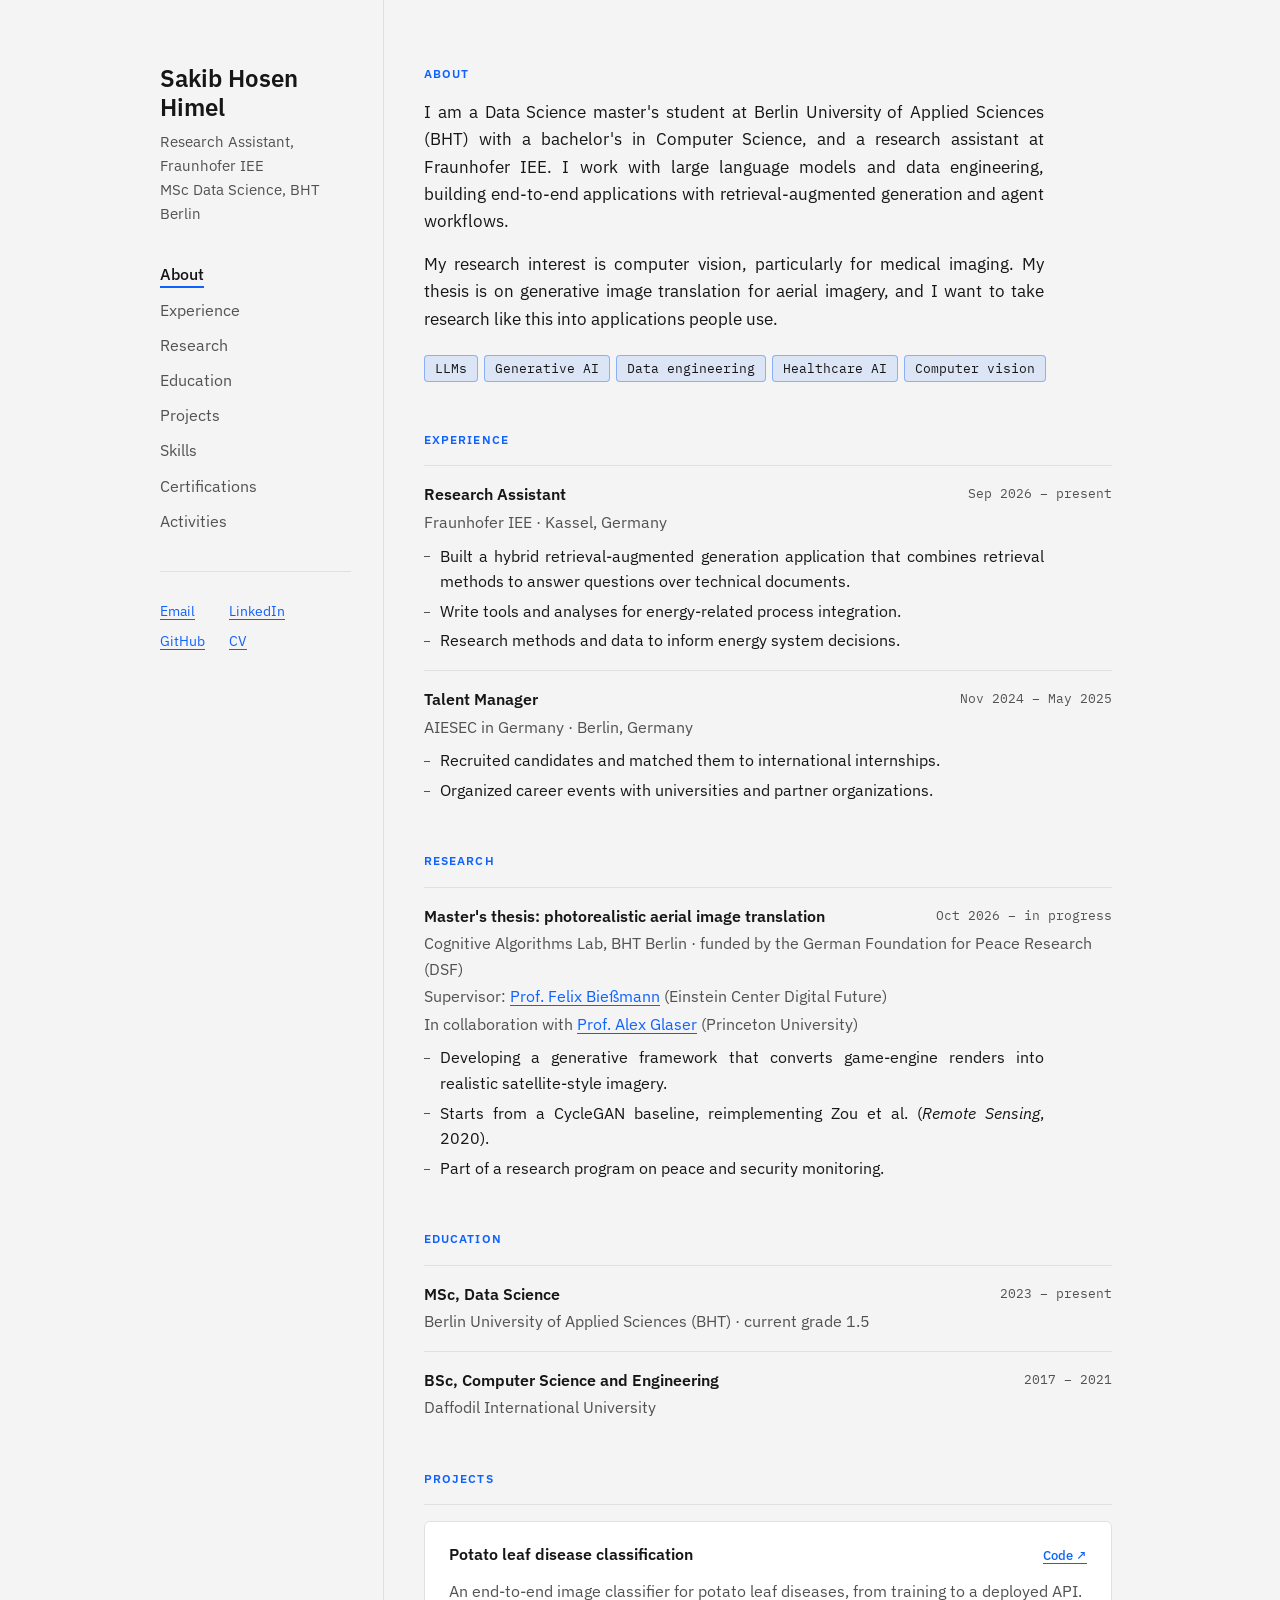
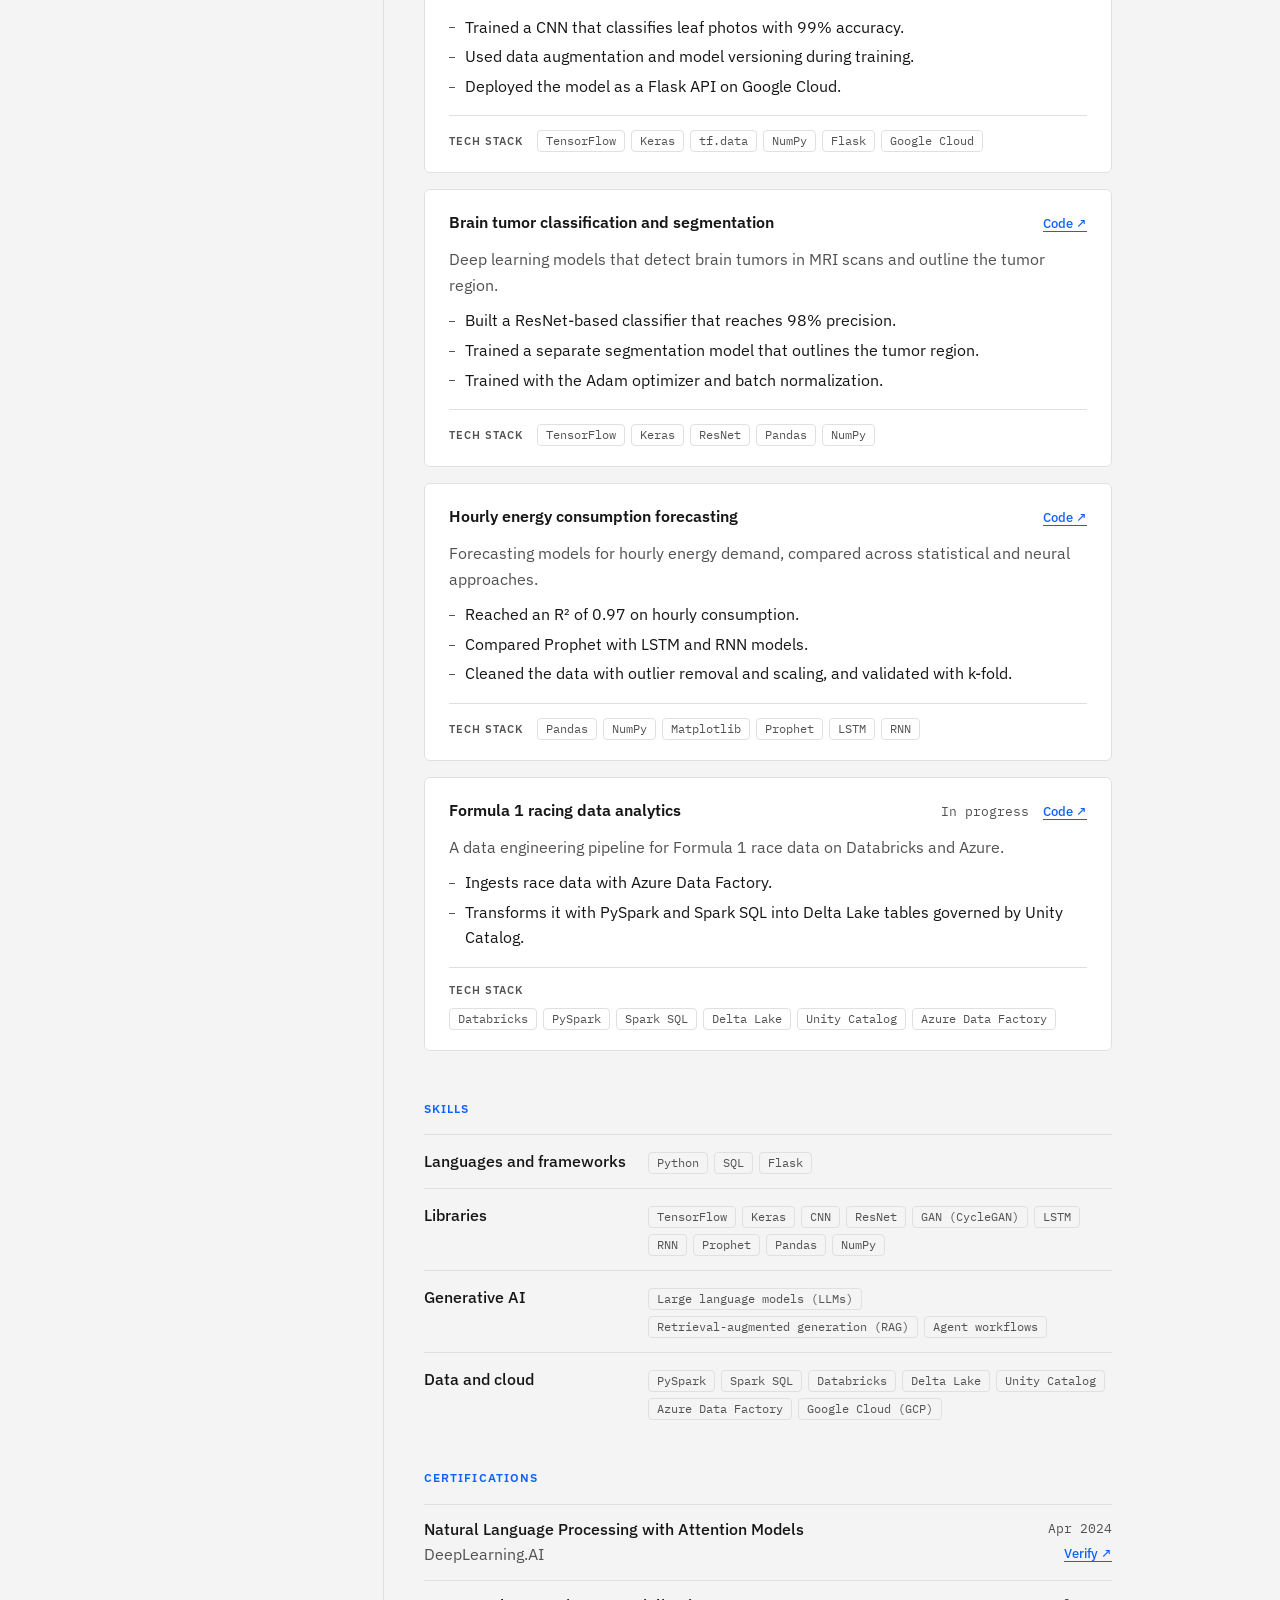
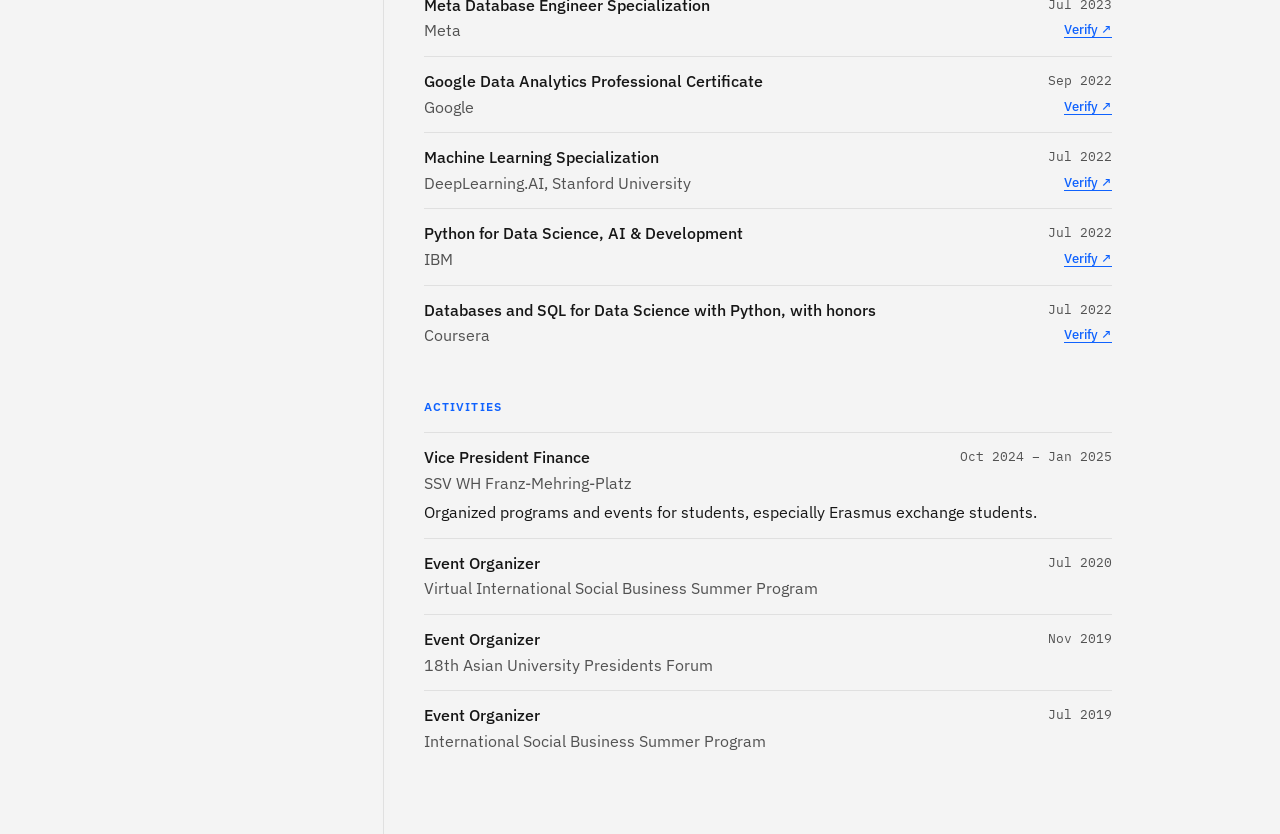
==== commit 180441e9: "About: focus labels in a single row Co-Authored-By: Claude Fable 5.2 <noreply@anthropic.com> Claude-" ====
--- a/index.html
+++ b/index.html
@@ -56,10 +56,7 @@
       <h2 id="h-about">About</h2>
       <p class="lede">I am a Data Science master's student at Berlin University of Applied Sciences (BHT) with a bachelor's in Computer Science, and a research assistant at Fraunhofer IEE. I work with large language models and data engineering, building end-to-end applications with retrieval-augmented generation and agent workflows.</p>
       <p class="lede">My research interest is computer vision, particularly for medical imaging. My thesis is on generative image translation for aerial imagery, and I want to take research like this into applications people use.</p>
-      <dl class="focus">
-        <div><dt>Works with</dt><dd><ul class="chips"><li>LLMs</li><li>Generative AI</li><li>Data engineering</li></ul></dd></div>
-        <div><dt>Research interests</dt><dd><ul class="chips"><li>Computer vision</li><li>Healthcare AI</li></ul></dd></div>
-      </dl>
+      <ul class="chips focus" aria-label="Focus areas"><li>LLMs</li><li>Generative AI</li><li>Data engineering</li><li>Healthcare AI</li><li>Computer vision</li></ul>
     </section>
 
     <section id="experience" aria-labelledby="h-experience">
--- a/styles.css
+++ b/styles.css
@@ -66,9 +66,7 @@
 .stack ul, .chips { display: flex; flex-wrap: wrap; gap: .375rem; }
 .stack li, .chips li { font: 400 .75rem/1.5 var(--mono); color: var(--muted); padding: .0625rem .5rem; border: 1px solid var(--line); border-radius: 4px; }
 /* About: the headline topics, as blue-tinted labels so they stand apart from the grey tool labels below. */
-.focus { display: grid; gap: .625rem; margin-top: .375rem; }
-.focus > div { display: flex; align-items: baseline; flex-wrap: wrap; gap: .375rem .875rem; }
-.focus dt { flex: 0 0 9.5rem; font-size: .6875rem; font-weight: 600; letter-spacing: .09em; text-transform: uppercase; color: var(--muted); }
+.focus { margin-top: .375rem; }
 .focus li { font-size: .8125rem; color: var(--fg); padding: .1875rem .625rem; border-color: color-mix(in srgb, var(--accent) 40%, transparent); background: color-mix(in srgb, var(--accent) 10%, transparent); }
 
 /* Skills: group name on the left, the same labels as the project tech stacks on the right. */
@@ -99,7 +97,6 @@
   section { scroll-margin-top: 1.25rem; }
   .item, .skills > div { grid-template-columns: 1fr; }
   .rows .item { grid-template-columns: minmax(0, 1fr) auto; }
-  .focus dt { flex-basis: 100%; }
   .grid article { padding: 1.125rem 1.125rem; }
 }
 
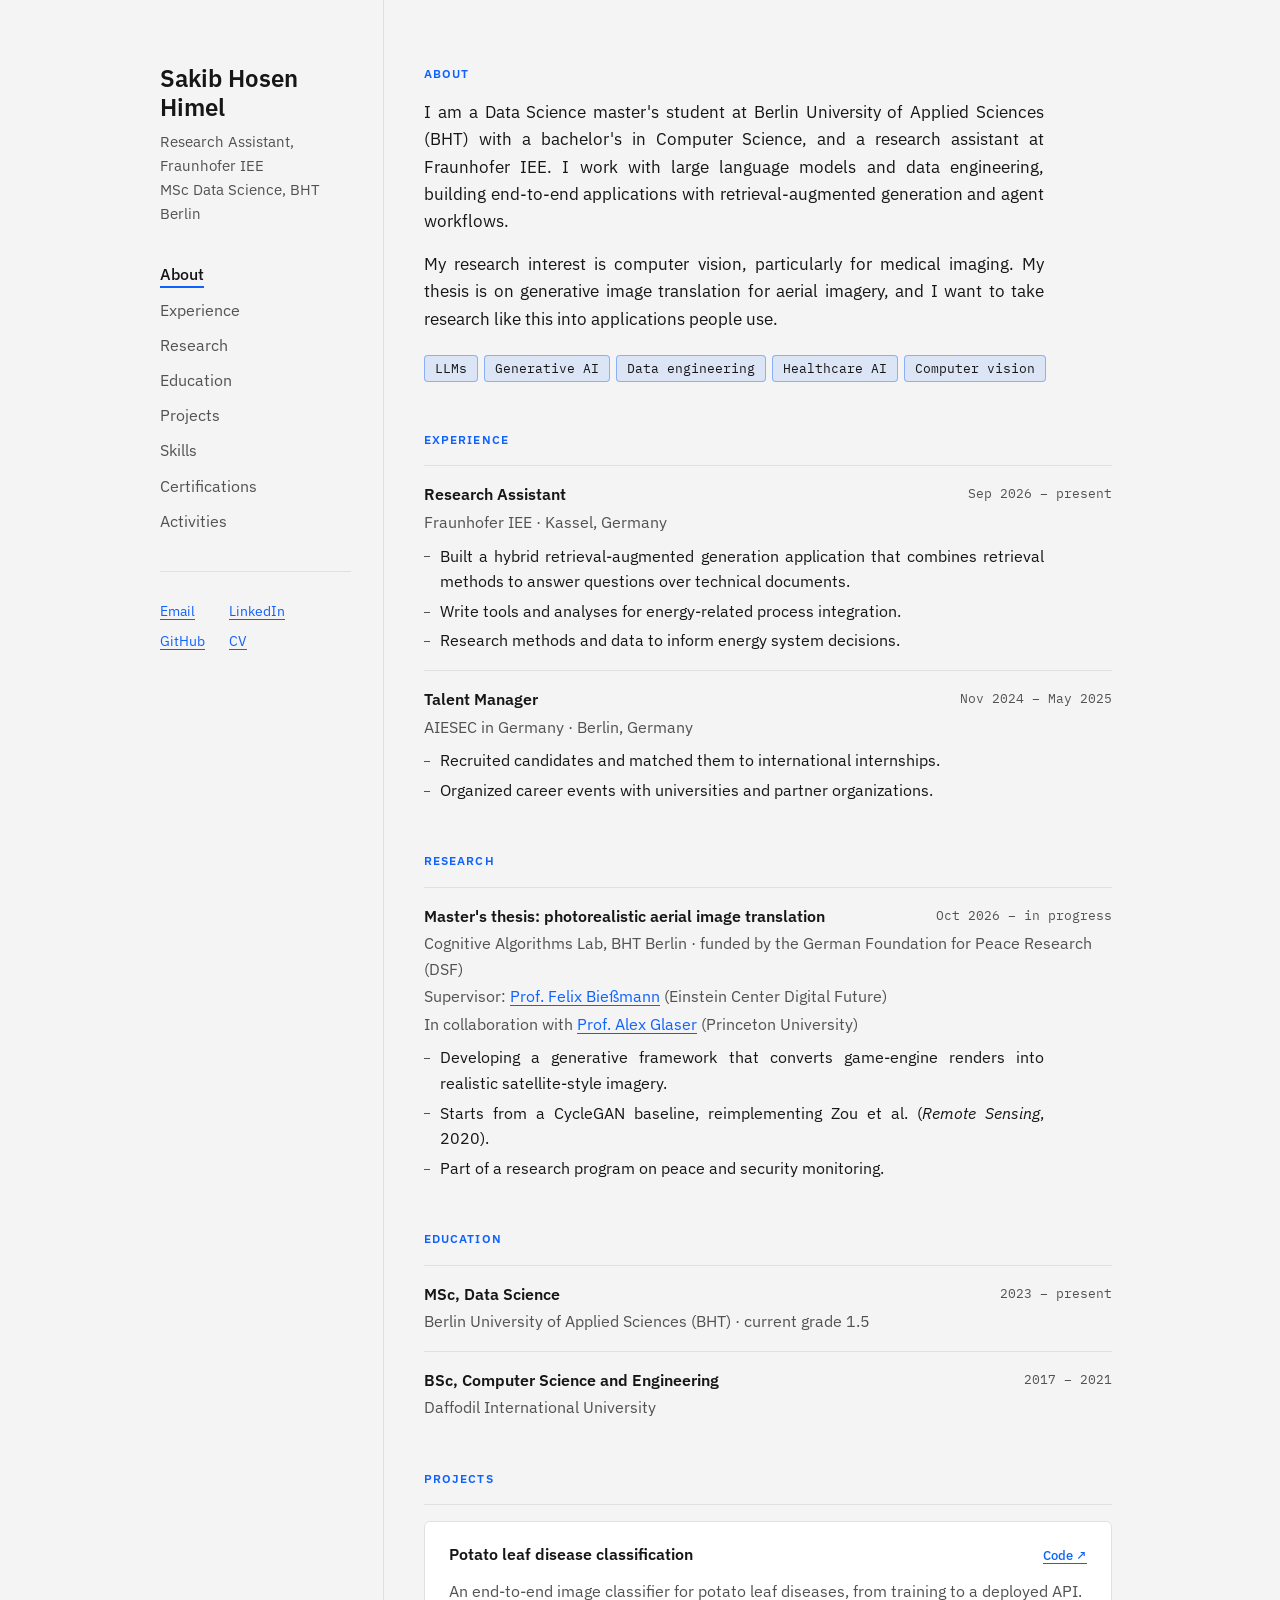
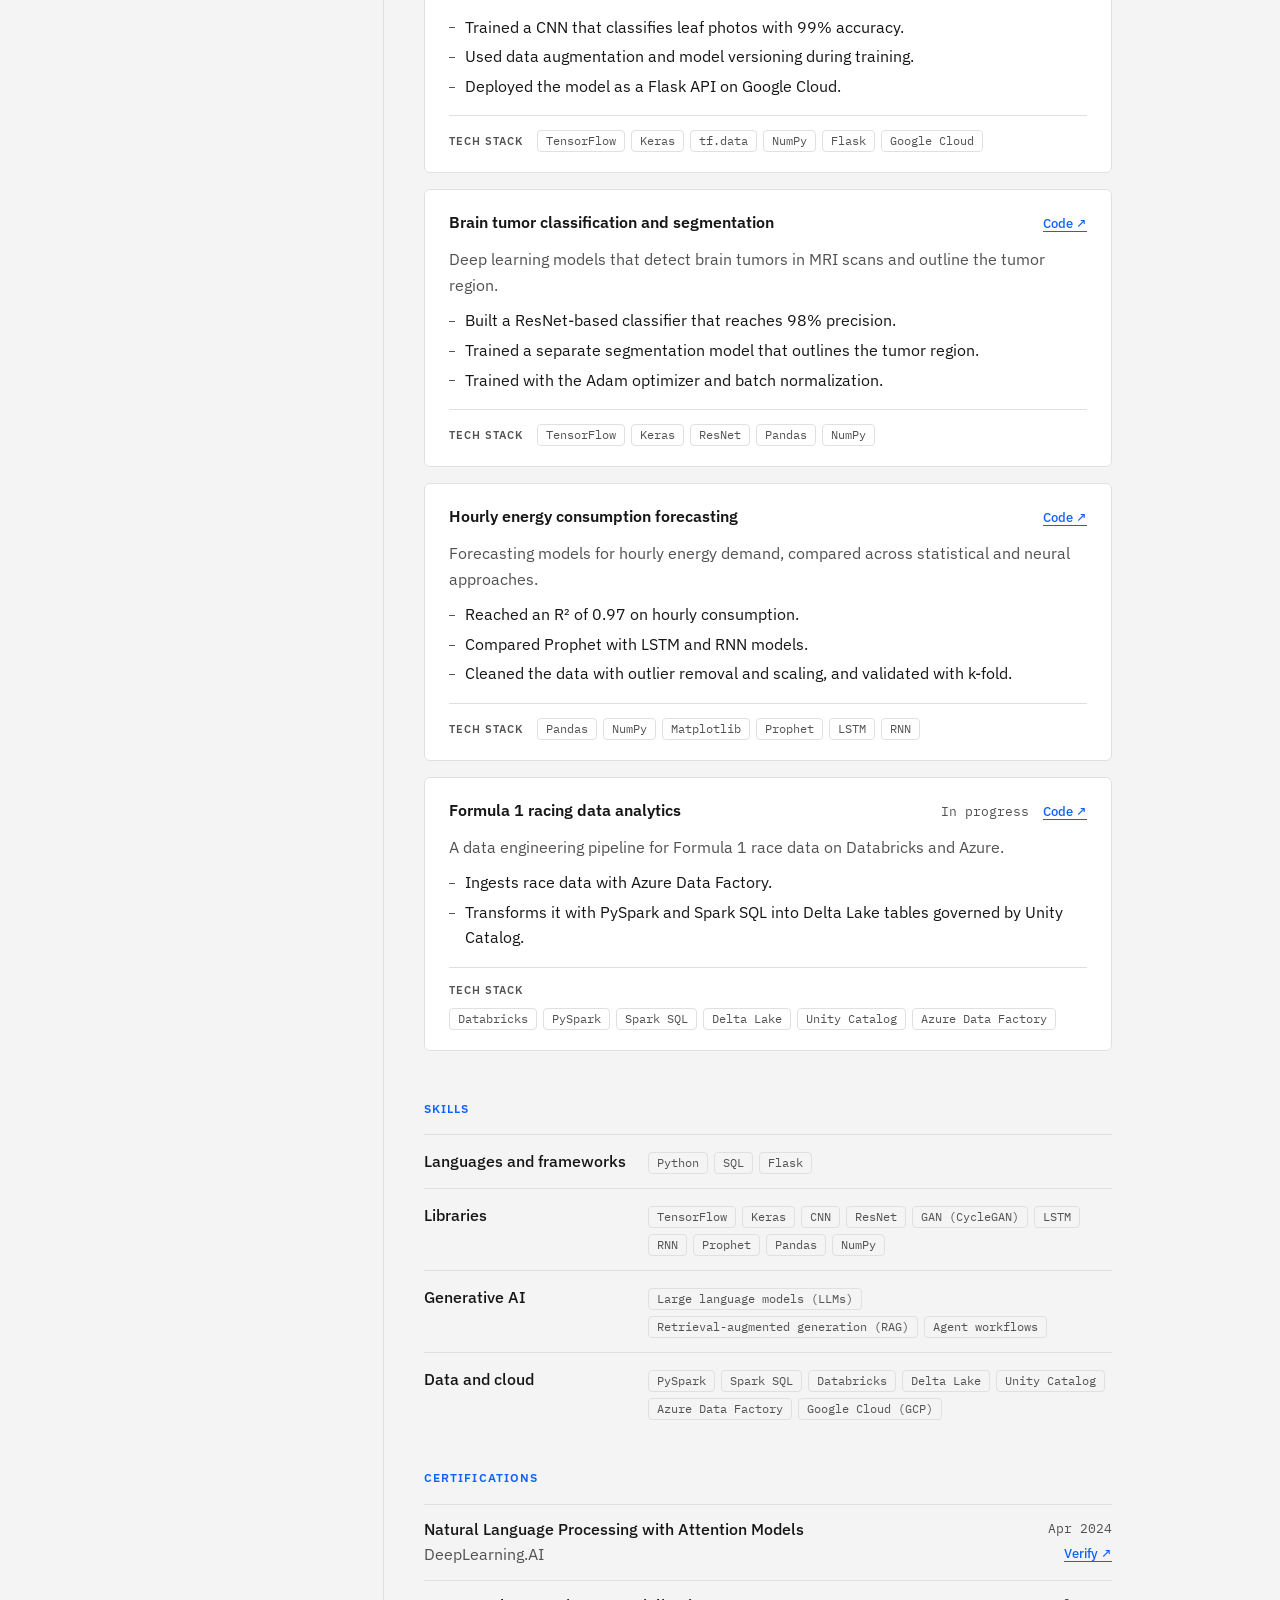
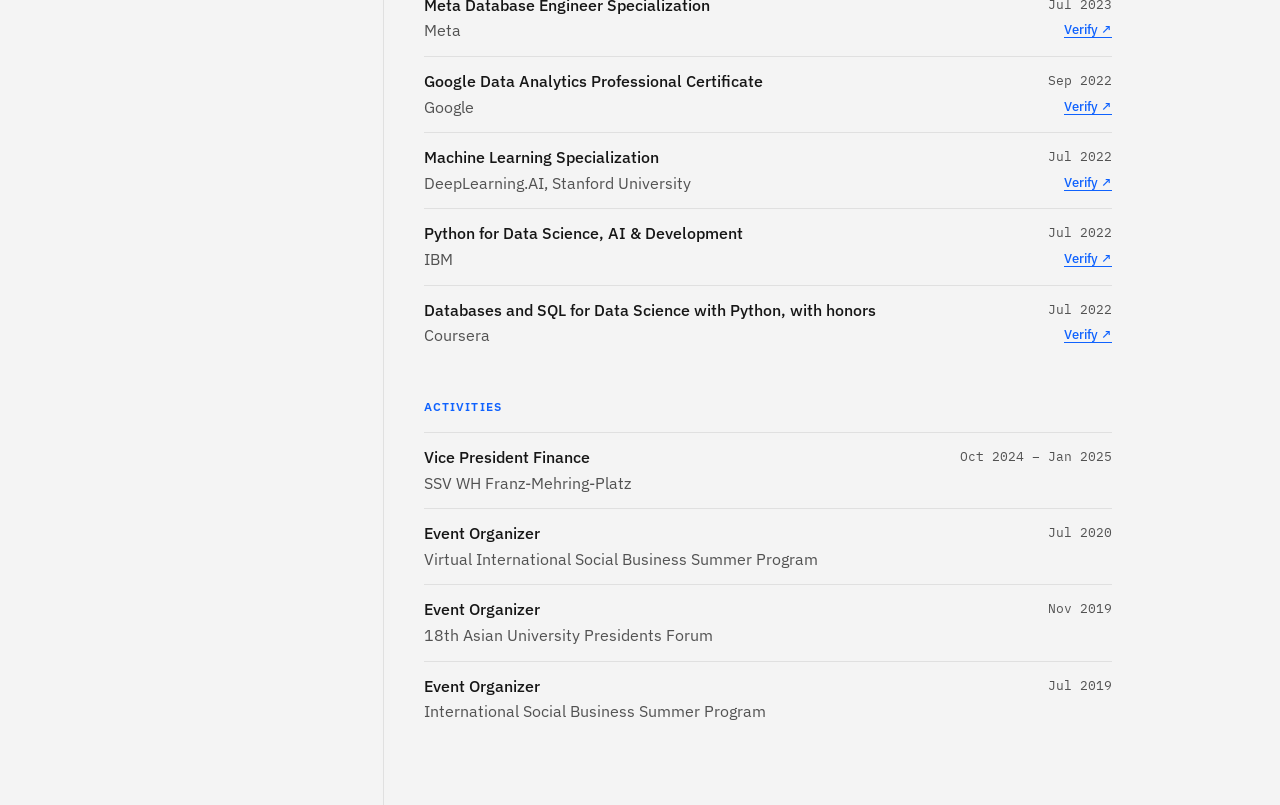
==== commit a9800c07: "Remove description from Vice President Finance entry Co-Authored-By: Claude Fable 5.2 <noreply@anthr" ====
--- a/index.html
+++ b/index.html
@@ -228,7 +228,6 @@
           <h3>Vice President Finance</h3>
           <p class="date">Oct 2024 – Jan 2025</p>
           <p class="org">SSV WH Franz-Mehring-Platz</p>
-          <p class="note">Organized programs and events for students, especially Erasmus exchange students.</p>
         </article>
         <article class="item">
           <h3>Event Organizer</h3>
--- a/styles.css
+++ b/styles.css
@@ -85,7 +85,6 @@
 .rows .org { grid-column: 1; }
 .verify { text-align: right; font-size: .8125rem; font-weight: 500; white-space: nowrap; }
 .verify a { display: inline-block; padding: .125rem 0; }
-.note { grid-column: 1 / -1; margin-top: .25rem; max-width: 62ch; }
 
 @media (max-width: 48rem) {
   .page { grid-template-columns: 1fr; }
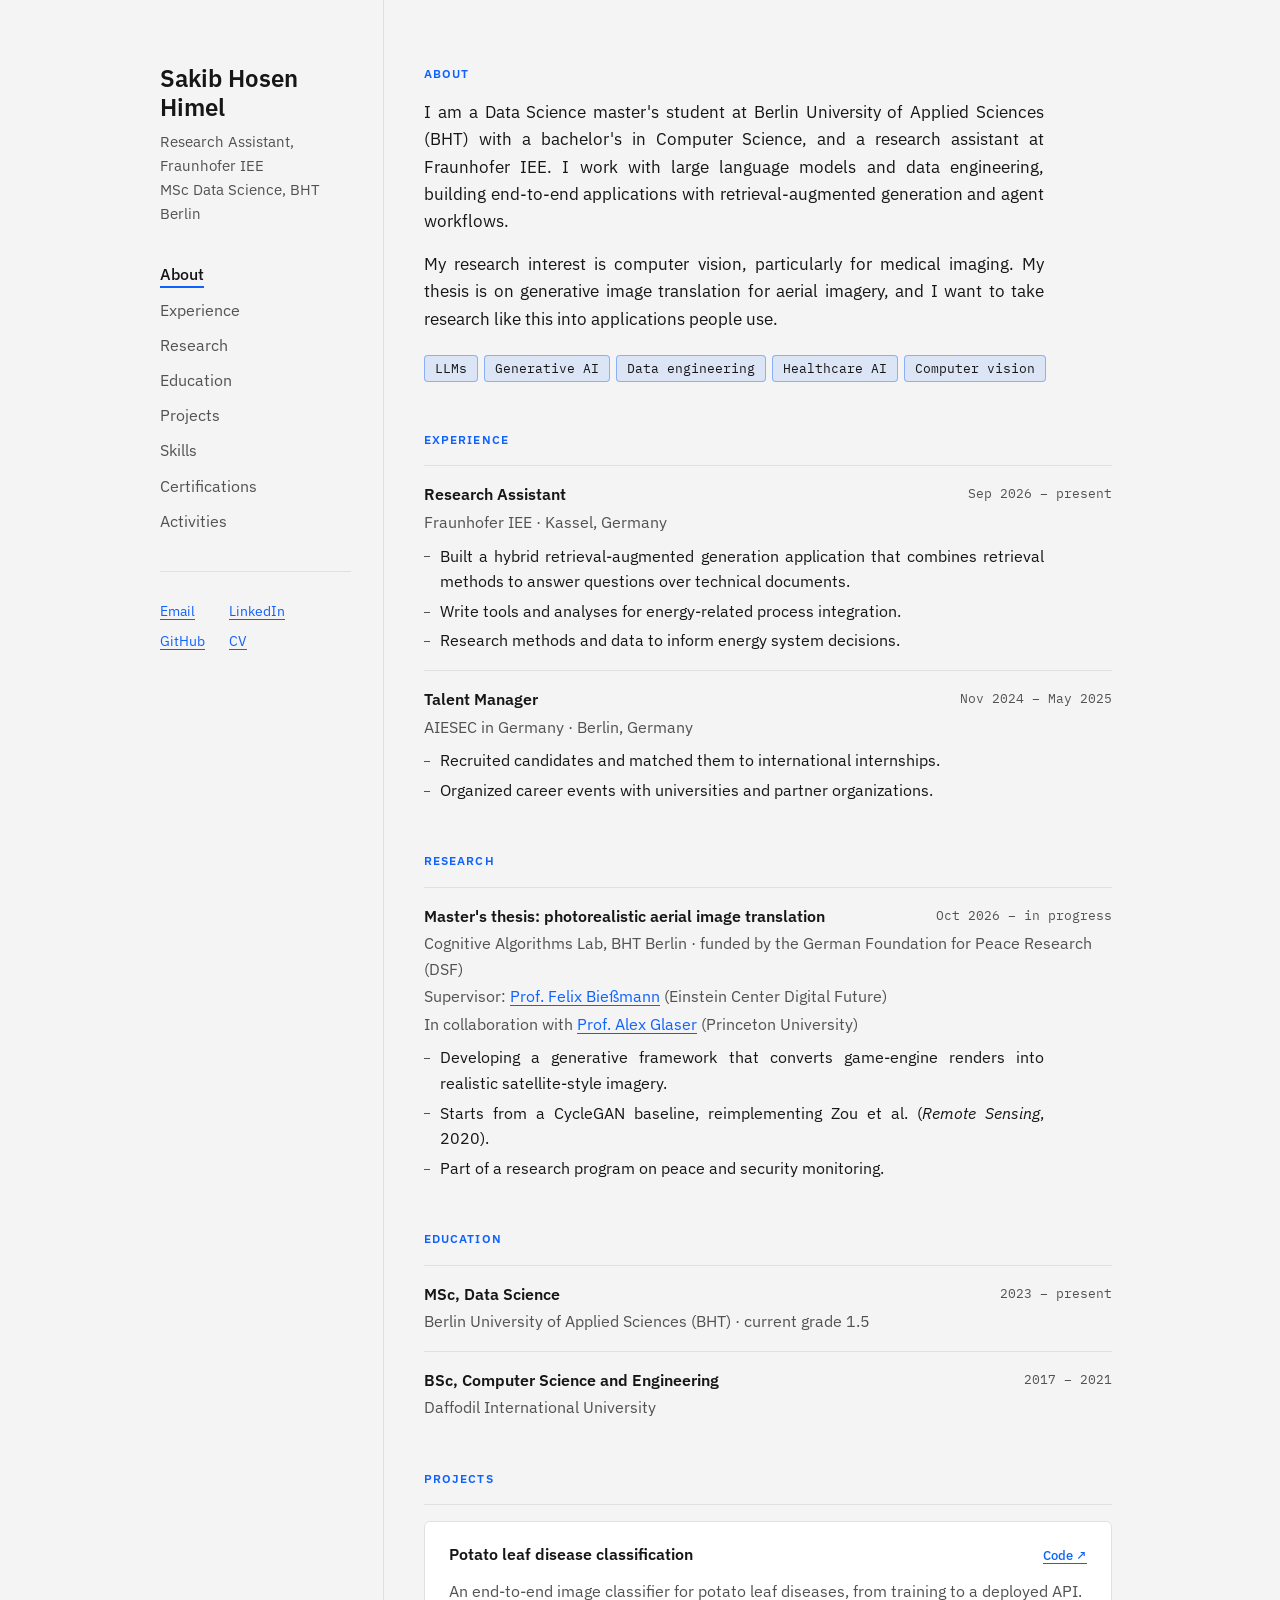
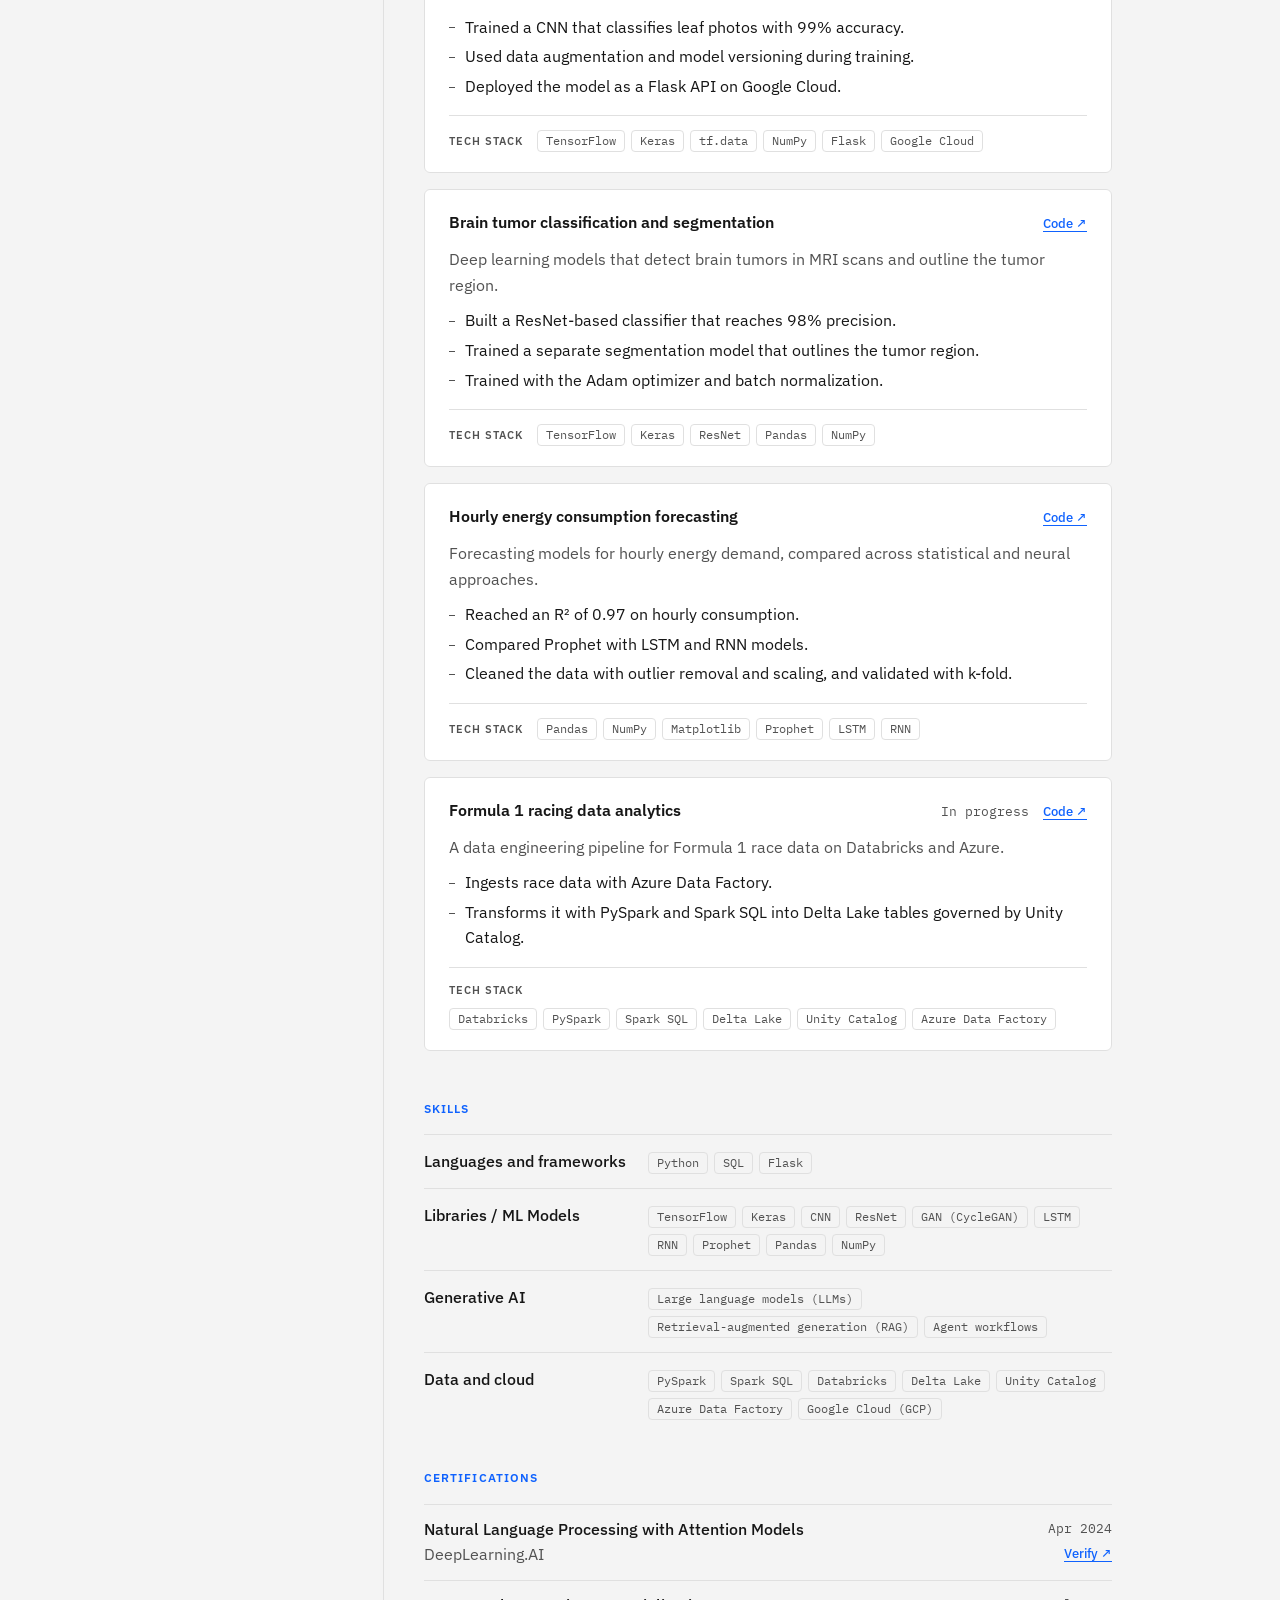
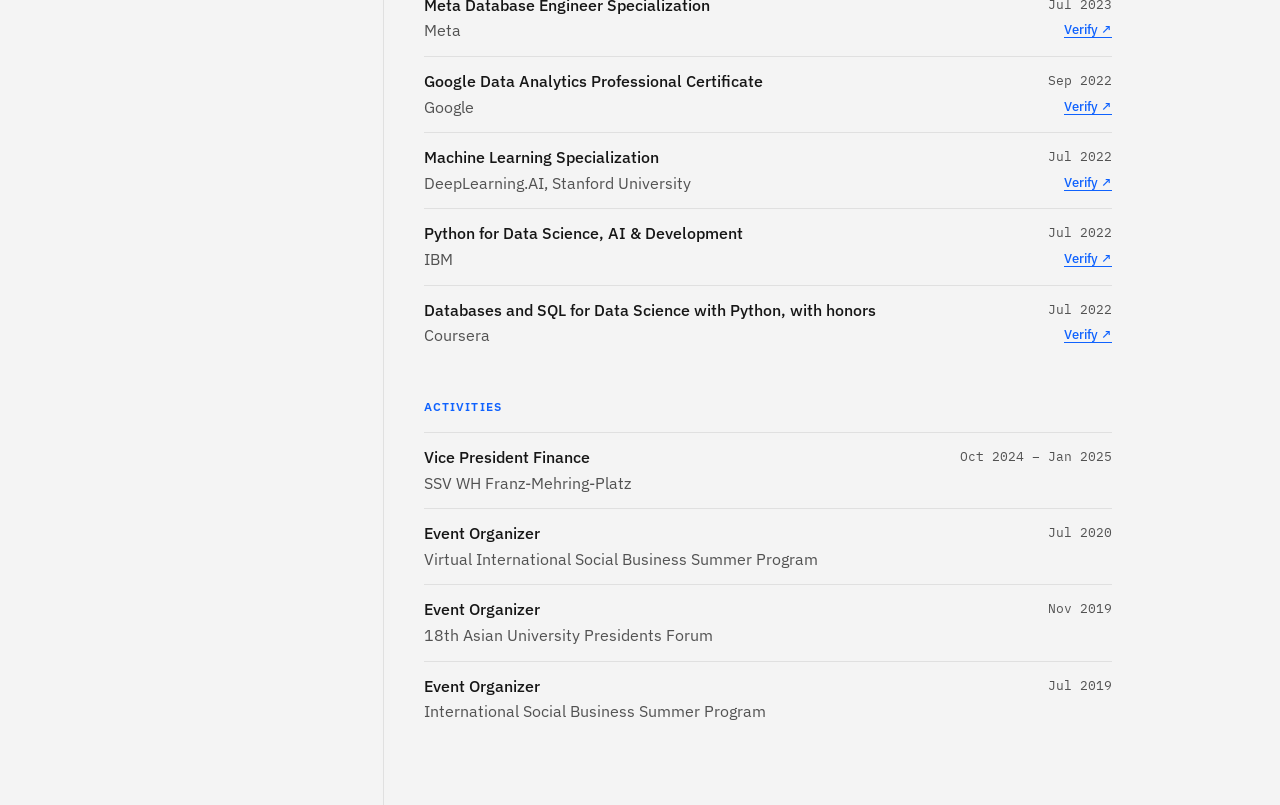
==== commit 91db32ae: "Rename skills group to Libraries / ML Models Co-Authored-By: Claude Fable 5.2 <noreply@anthropic.com" ====
--- a/index.html
+++ b/index.html
@@ -173,7 +173,7 @@
       <h2 id="h-skills">Skills</h2>
       <dl class="skills">
         <div><dt>Languages and frameworks</dt><dd><ul class="chips"><li>Python</li><li>SQL</li><li>Flask</li></ul></dd></div>
-        <div><dt>Libraries</dt><dd><ul class="chips"><li>TensorFlow</li><li>Keras</li><li>CNN</li><li>ResNet</li><li>GAN (CycleGAN)</li><li>LSTM</li><li>RNN</li><li>Prophet</li><li>Pandas</li><li>NumPy</li></ul></dd></div>
+        <div><dt>Libraries / ML Models</dt><dd><ul class="chips"><li>TensorFlow</li><li>Keras</li><li>CNN</li><li>ResNet</li><li>GAN (CycleGAN)</li><li>LSTM</li><li>RNN</li><li>Prophet</li><li>Pandas</li><li>NumPy</li></ul></dd></div>
         <div><dt>Generative AI</dt><dd><ul class="chips"><li>Large language models (LLMs)</li><li>Retrieval-augmented generation (RAG)</li><li>Agent workflows</li></ul></dd></div>
         <div><dt>Data and cloud</dt><dd><ul class="chips"><li>PySpark</li><li>Spark SQL</li><li>Databricks</li><li>Delta Lake</li><li>Unity Catalog</li><li>Azure Data Factory</li><li>Google Cloud (GCP)</li></ul></dd></div>
       </dl>
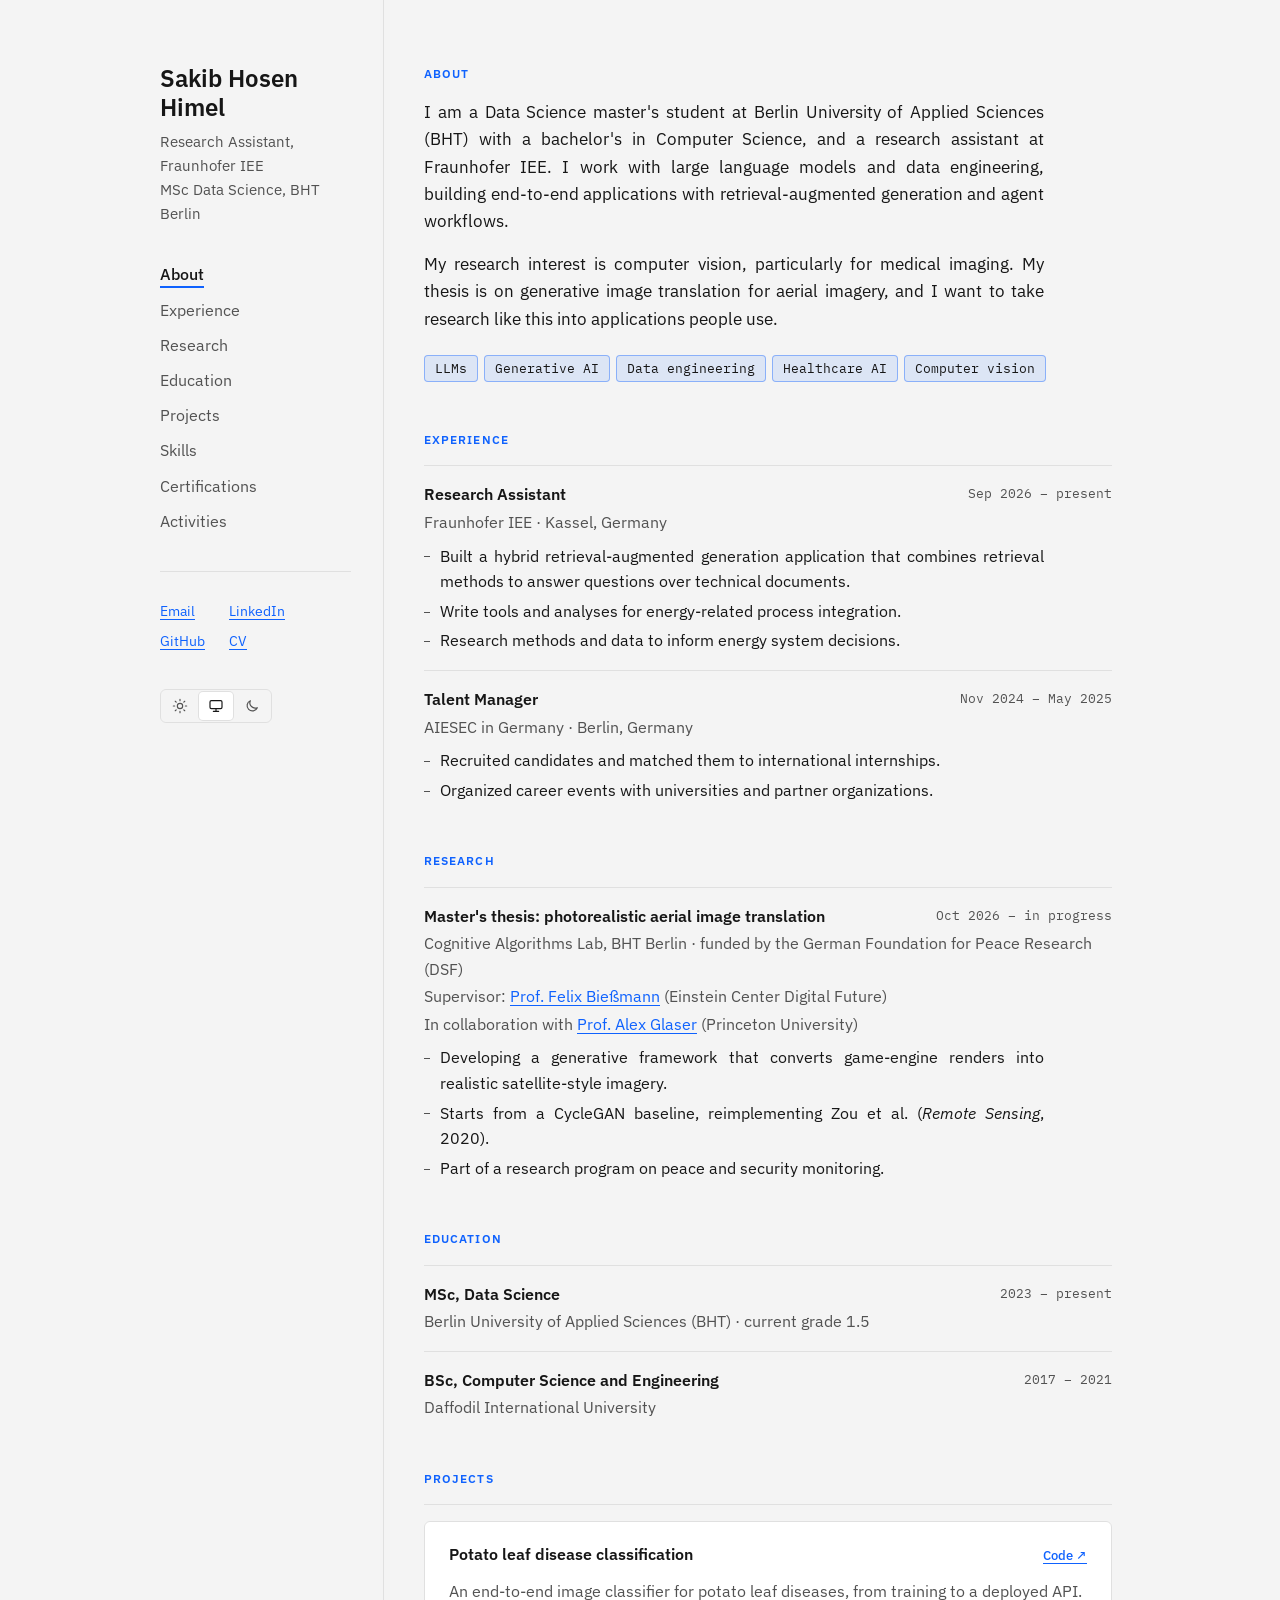
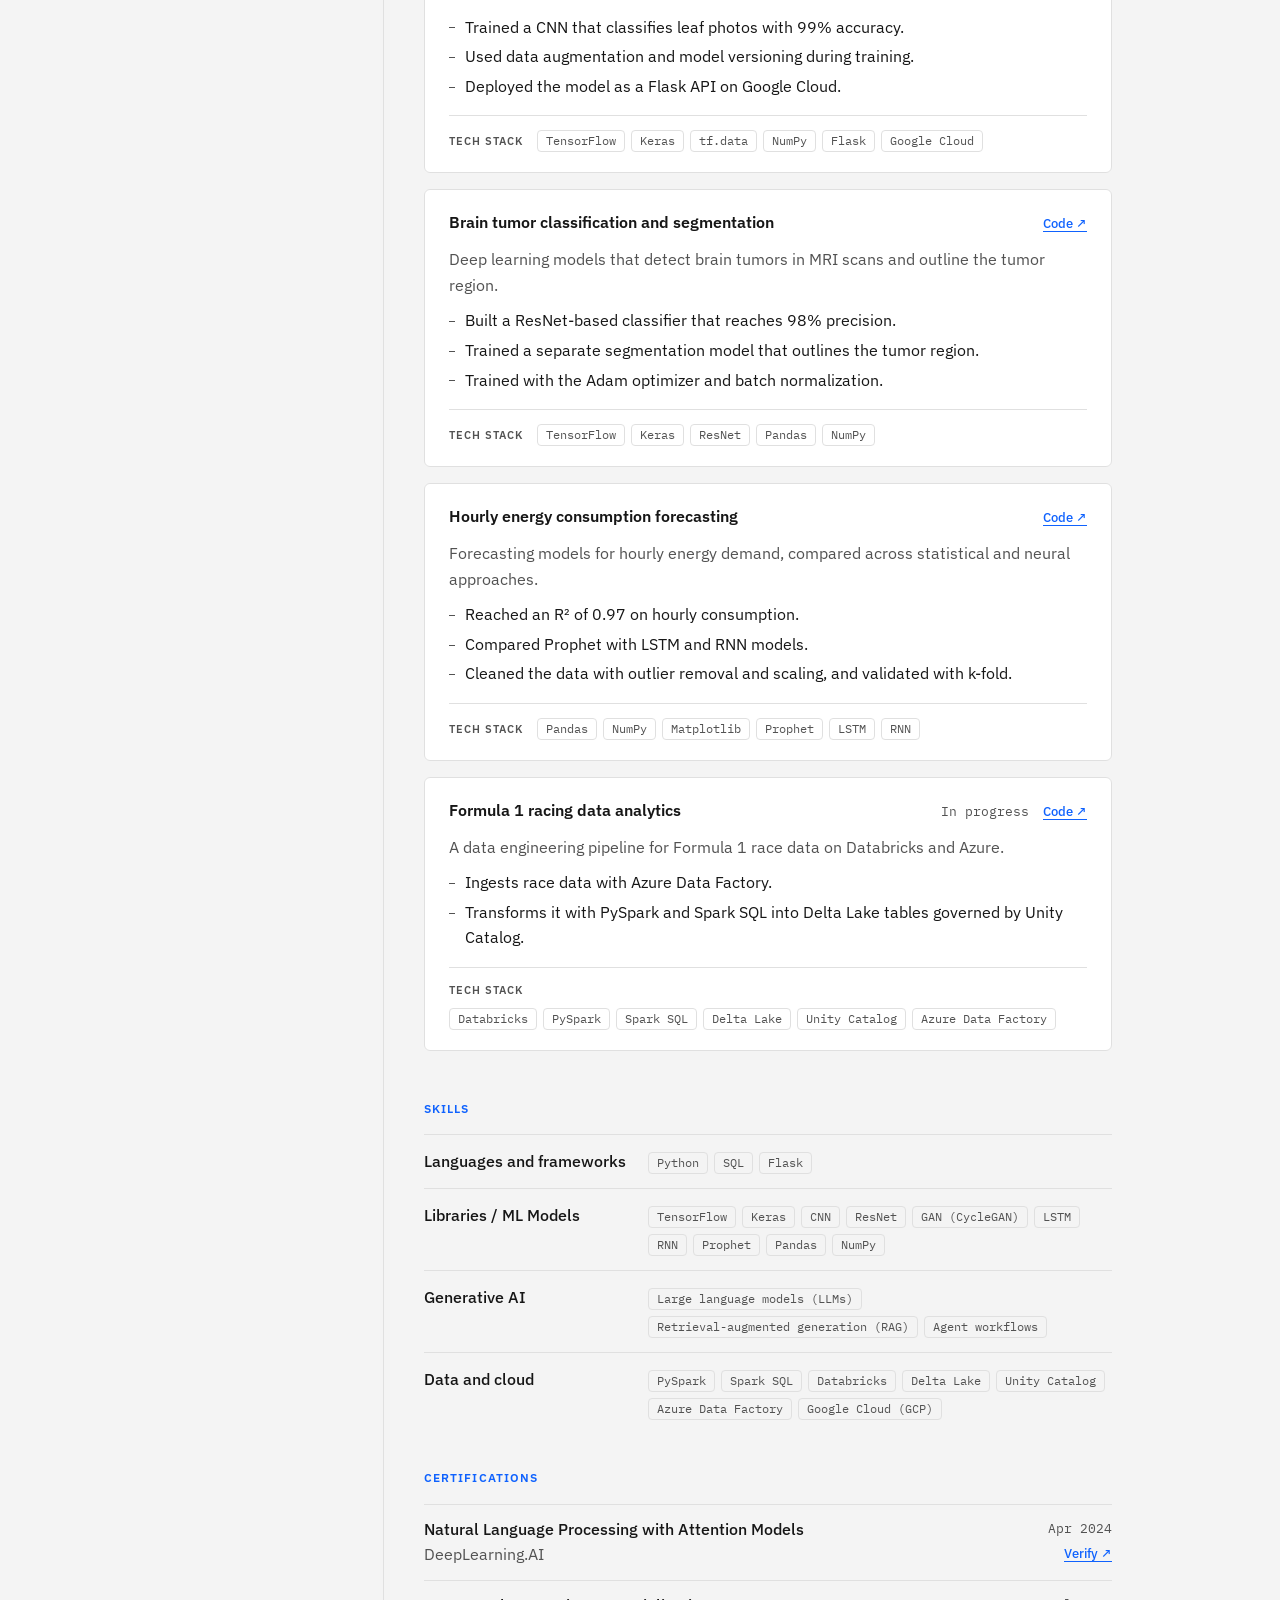
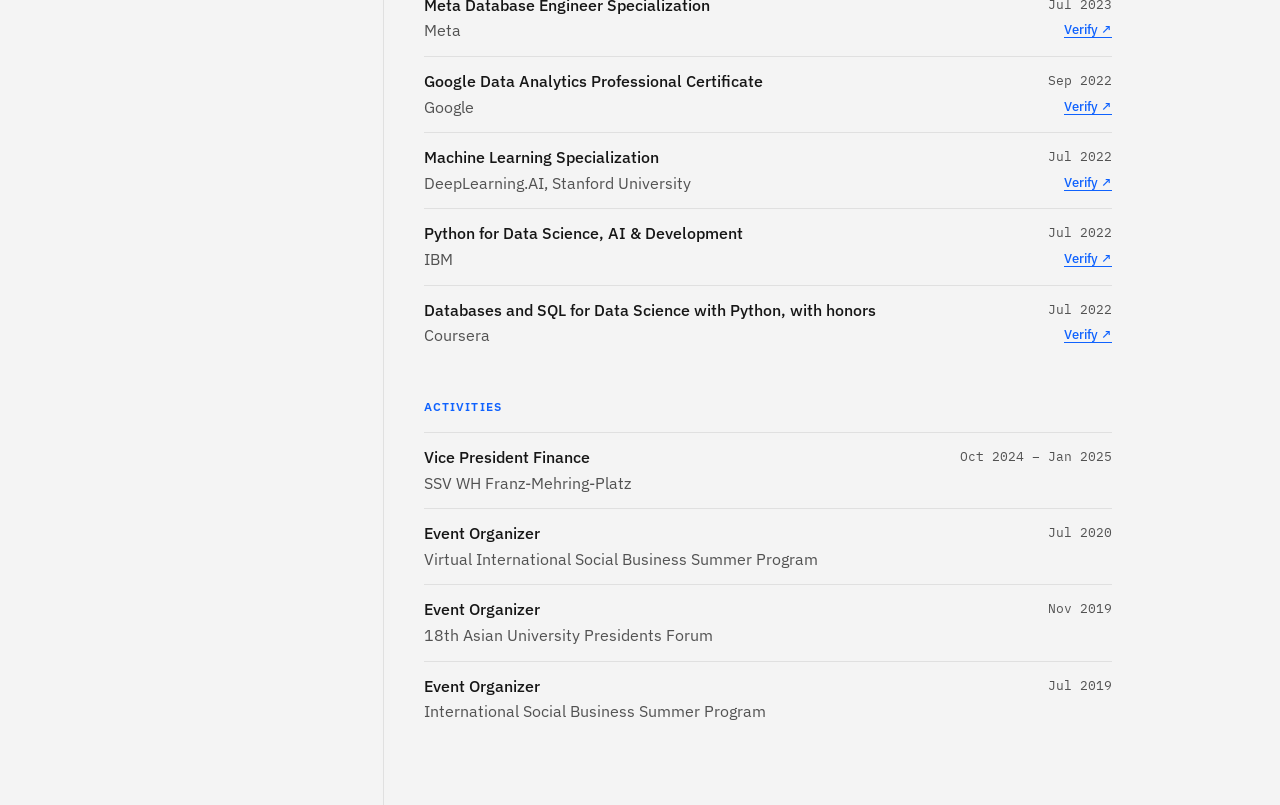
==== commit be280588: "Add light / system / dark theme switch Co-Authored-By: Claude Fable 5.2 <noreply@anthropic.com> Clau" ====
--- a/index.html
+++ b/index.html
@@ -13,7 +13,7 @@
 <link rel="preconnect" href="https://fonts.gstatic.com" crossorigin>
 <link rel="stylesheet" href="https://fonts.googleapis.com/css2?family=IBM+Plex+Mono&family=IBM+Plex+Sans:wght@400;500;600&display=swap">
 <link rel="stylesheet" href="styles.css">
-<script>document.documentElement.classList.add('js'); // set before first paint so the phone layout does not jump</script>
+<script>document.documentElement.classList.add('js'); try { var t = localStorage.getItem('theme'); if (t === 'light' || t === 'dark') document.documentElement.dataset.theme = t; } catch (e) {} // set before first paint so the phone layout does not jump</script>
 </head>
 <body>
 <a class="skip" href="#main">Skip to content</a>
@@ -48,6 +48,11 @@
         <li><a href="https://github.com/itsme-himel">GitHub</a></li>
         <li><a href="cv.pdf">CV</a></li>
       </ul>
+      <div class="theme" role="group" aria-label="Colour theme">
+        <button type="button" data-set="light" aria-pressed="false" aria-label="Light" title="Light"><svg viewBox="0 0 24 24" width="16" height="16" fill="none" stroke="currentColor" stroke-width="1.75" stroke-linecap="round" stroke-linejoin="round" aria-hidden="true"><circle cx="12" cy="12" r="4"/><path d="M12 2v2M12 20v2M4.9 4.9l1.4 1.4M17.7 17.7l1.4 1.4M2 12h2M20 12h2M4.9 19.1l1.4-1.4M17.7 6.3l1.4-1.4"/></svg></button>
+        <button type="button" data-set="system" aria-pressed="true" aria-label="System" title="System"><svg viewBox="0 0 24 24" width="16" height="16" fill="none" stroke="currentColor" stroke-width="1.75" stroke-linecap="round" stroke-linejoin="round" aria-hidden="true"><rect x="3" y="4" width="18" height="12" rx="2"/><path d="M8 20h8M12 16v4"/></svg></button>
+        <button type="button" data-set="dark" aria-pressed="false" aria-label="Dark" title="Dark"><svg viewBox="0 0 24 24" width="16" height="16" fill="none" stroke="currentColor" stroke-width="1.75" stroke-linecap="round" stroke-linejoin="round" aria-hidden="true"><path d="M20 14.5A8 8 0 0 1 9.5 4a8 8 0 1 0 10.5 10.5z"/></svg></button>
+      </div>
     </div>
   </header>
 
@@ -286,7 +291,7 @@
 // Phone menu: the nav slides in from the right as a panel. Without this script the nav stays in the page.
 const root = document.documentElement, nav = document.getElementById('menu'), btn = document.getElementById('menu-btn');
 const behind = [document.querySelector('main'), ...document.querySelectorAll('.stick > :not(nav)')];
-nav.append(document.querySelector('.contact').cloneNode(true)); // the four links, repeated inside the panel
+nav.append(document.querySelector('.contact').cloneNode(true), document.querySelector('.theme').cloneNode(true)); // the four links and the theme switch, repeated inside the panel
 function setMenu(open) {
   root.classList.toggle('open', open);
   btn.setAttribute('aria-expanded', open);
@@ -298,6 +303,14 @@
 nav.addEventListener('click', e => { if (e.target.closest('a')) setMenu(false); });
 addEventListener('keydown', e => { if (e.key === 'Escape') setMenu(false); });
 matchMedia('(min-width: 48.01rem)').addEventListener('change', () => setMenu(false));
+// Theme switch: light, system (follow the device) or dark. The choice is remembered on this device.
+function setTheme(t) {
+  if (t === 'system') delete root.dataset.theme; else root.dataset.theme = t;
+  try { if (t === 'system') localStorage.removeItem('theme'); else localStorage.setItem('theme', t); } catch (e) {}
+  for (const b of document.querySelectorAll('.theme button')) b.setAttribute('aria-pressed', b.dataset.set === t);
+}
+addEventListener('click', e => { const b = e.target.closest('.theme button'); if (b) setTheme(b.dataset.set); });
+setTheme(root.dataset.theme || 'system');
 // The name joins the bar once the heading has scrolled away.
 if (window.IntersectionObserver)
   new IntersectionObserver(([e]) => root.classList.toggle('past', !e.isIntersecting)).observe(document.querySelector('h1'));
--- a/styles.css
+++ b/styles.css
@@ -5,9 +5,12 @@
   --mono: "IBM Plex Mono", ui-monospace, Menlo, Consolas, monospace;
   color-scheme: light dark;
 }
+/* Dark values apply when the device asks for dark (unless the visitor chose light) or when the visitor chose dark. */
 @media (prefers-color-scheme: dark) {
-  :root { --bg: #161616; --surface: #262626; --fg: #f4f4f4; --muted: #c6c6c6; --line: #393939; --accent: #78a9ff; }
+  :root:not([data-theme="light"]) { --bg: #161616; --surface: #262626; --fg: #f4f4f4; --muted: #c6c6c6; --line: #393939; --accent: #78a9ff; }
 }
+:root[data-theme="dark"] { --bg: #161616; --surface: #262626; --fg: #f4f4f4; --muted: #c6c6c6; --line: #393939; --accent: #78a9ff; color-scheme: dark; }
+:root[data-theme="light"] { color-scheme: light; }
 
 * { box-sizing: border-box; }
 body { margin: 0; background: var(--bg); color: var(--fg); font: 1rem/1.6 var(--sans); }
@@ -32,11 +35,20 @@
 nav a:hover { color: var(--fg); text-decoration-color: var(--line); }
 nav a[aria-current] { color: var(--fg); font-weight: 500; text-decoration-color: var(--accent); }
 /* a sidebar taller than the window would hide its last links for good */
-@media (max-height: 45rem) { .stick { position: static; } }
+@media (max-height: 49rem) { .stick { position: static; } }
 
 .contact { display: grid; grid-template-columns: repeat(2, max-content); gap: 0 1.5rem; font-size: .875rem; padding-top: 1.5rem; border-top: 1px solid var(--line); }
 .contact a { display: inline-block; padding: .25rem 0; } /* 24px+ tap target */
-.bar, .scrim, nav .contact { display: none; } /* phone menu parts, switched on below */
+.bar, .scrim, nav .contact, nav .theme { display: none; } /* phone menu parts, switched on below */
+
+/* Theme switch: three icon buttons. Needs the script, so it is hidden without it. */
+.theme { display: none; }
+.js .stick > .theme { display: inline-flex; justify-self: start; }
+.theme { gap: 2px; padding: 2px; border: 1px solid var(--line); border-radius: 6px; }
+.theme button { display: grid; place-items: center; width: 2.125rem; height: 1.75rem; padding: 0; border: 0; border-radius: 4px; background: none; color: var(--muted); cursor: pointer; }
+.theme button:hover { color: var(--fg); }
+.theme button[aria-pressed="true"] { background: var(--surface); color: var(--fg); box-shadow: 0 0 0 1px var(--line); }
+.theme button:focus-visible { outline: 2px solid var(--accent); outline-offset: 1px; }
 
 main { padding: 4rem 2.5rem 5rem; display: grid; gap: 3rem; }
 section { display: grid; gap: 1rem; scroll-margin-top: 4rem; }
@@ -126,6 +138,8 @@
   .js nav .contact a { font-size: .9375rem; padding: .4rem 0; color: var(--accent); text-decoration: underline; text-underline-offset: 3px; }
 
   .js .scrim { display: block; position: fixed; inset: 0; z-index: 20; background: rgb(0 0 0 / .45); opacity: 0; visibility: hidden; }
+  .js .stick > .theme { display: none; }
+  .js nav .theme { display: inline-flex; margin-top: 1.25rem; }
   .js.open .scrim { opacity: 1; visibility: visible; }
   .js.open body { overflow: hidden; }
 }
@@ -135,6 +149,7 @@
 @media screen and (prefers-reduced-motion: no-preference) {
   html { scroll-behavior: smooth; }
   a { transition: color .2s, text-decoration-color .2s; }
+  body { transition: background-color .25s ease, color .25s ease; }
   section, section > * { transition: opacity .4s ease-out, transform .4s ease-out; }
   section.pre { opacity: 0; transition: none; }
   section.pre > * { transform: translateY(.5rem); transition: none; }
@@ -164,7 +179,7 @@
 
 @media print {
   :root { --bg: #fff; --surface: #fff; --fg: #000; --muted: #444; --line: #bbb; --accent: #000; }
-  nav, .skip { display: none; }
+  nav, .skip, .theme { display: none !important; }
   .page { display: block; }
   .side { border: 0; padding: 0 0 1rem; }
   main { padding: 0; gap: 1.5rem; }
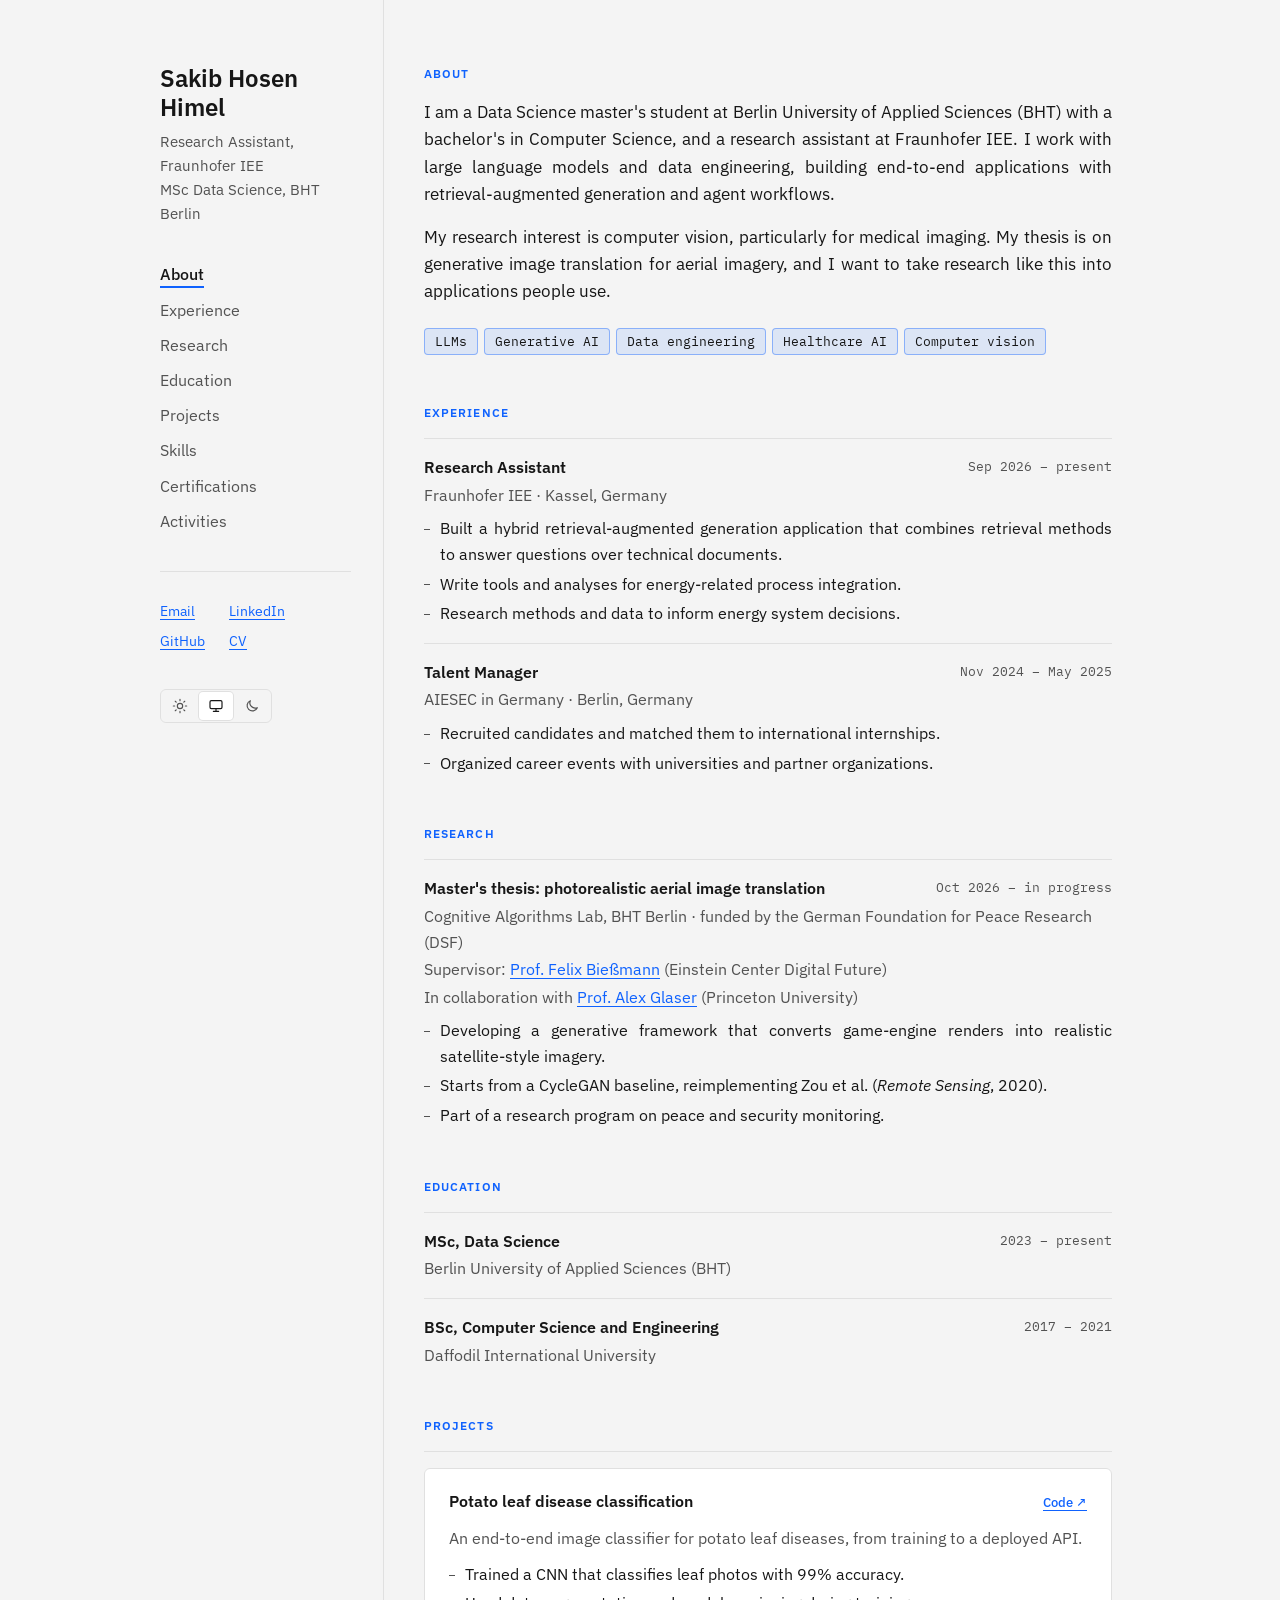
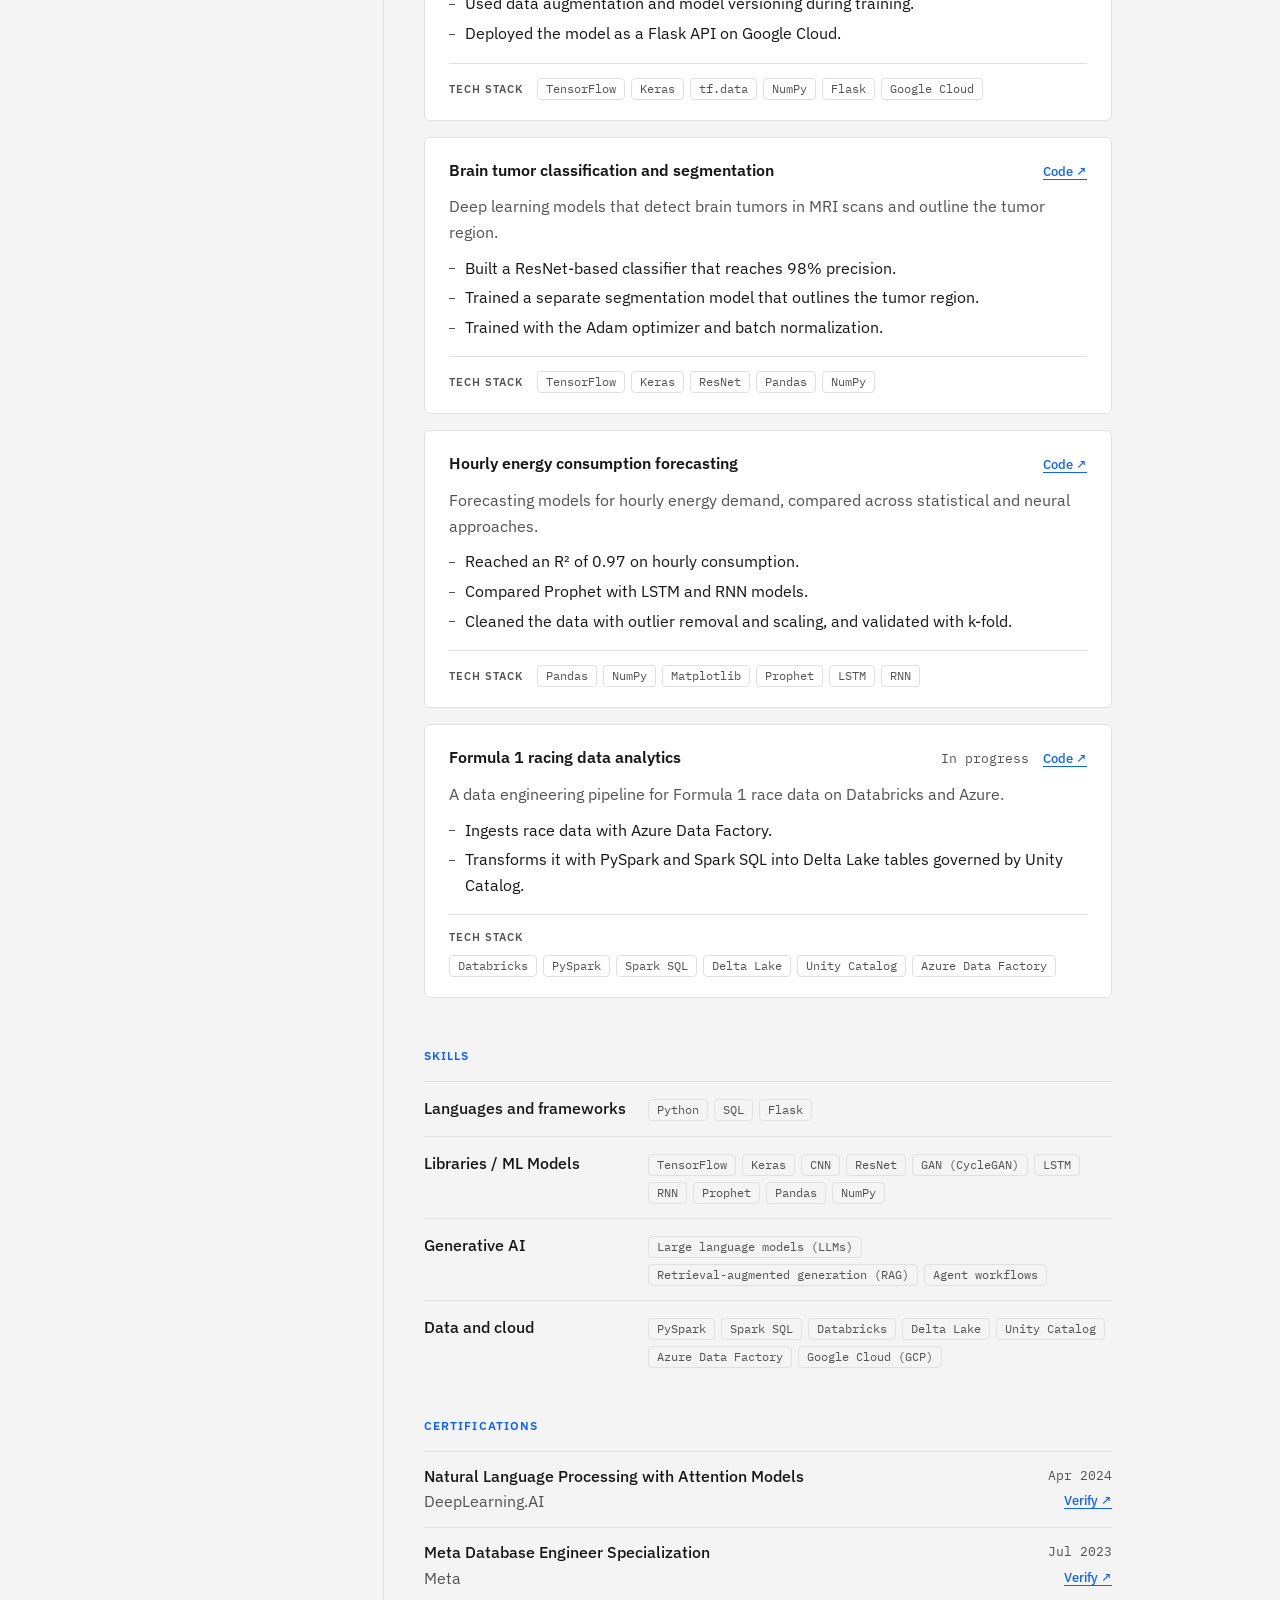
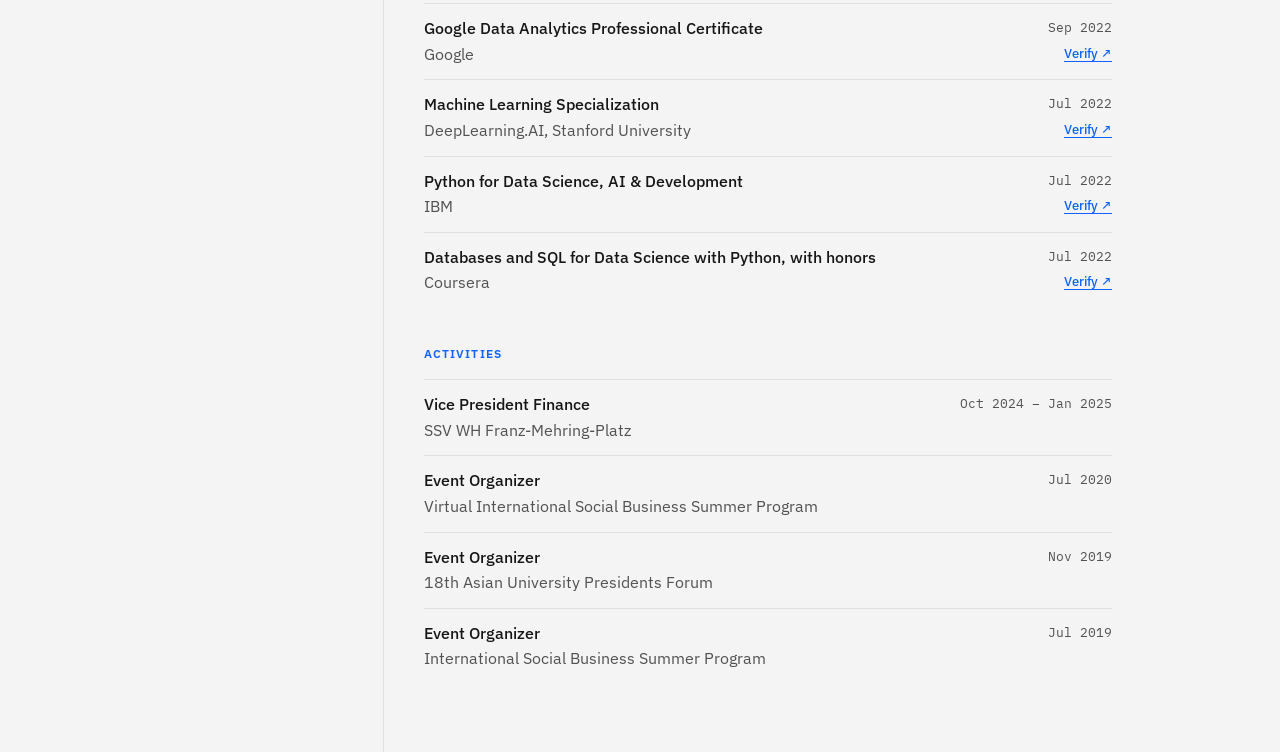
==== commit d4b10995: "Remove grade from the site's education entry Co-Authored-By: Claude Fable 5.2 <noreply@anthropic.com" ====
--- a/index.html
+++ b/index.html
@@ -108,7 +108,7 @@
       <article class="item">
         <h3>MSc, Data Science</h3>
         <p class="date">2023 – present</p>
-        <p class="org">Berlin University of Applied Sciences (BHT) · current grade 1.5</p>
+        <p class="org">Berlin University of Applied Sciences (BHT)</p>
       </article>
       <article class="item">
         <h3>BSc, Computer Science and Engineering</h3>
--- a/styles.css
+++ b/styles.css
@@ -53,12 +53,12 @@
 main { padding: 4rem 2.5rem 5rem; display: grid; gap: 3rem; }
 section { display: grid; gap: 1rem; scroll-margin-top: 4rem; }
 h2 { font-size: .75rem; font-weight: 600; letter-spacing: .09em; text-transform: uppercase; color: var(--accent); }
-.lede { font-size: 1.0625rem; max-width: 62ch; }
+.lede { font-size: 1.0625rem; }
 
 .item { display: grid; grid-template-columns: minmax(0, 1fr) auto; gap: .125rem 1rem; padding-top: 1rem; border-top: 1px solid var(--line); }
 .item h3 { font-size: 1rem; font-weight: 600; }
 .item .org { grid-column: 1 / -1; }
-.item ul { grid-column: 1 / -1; margin-top: .375rem; display: grid; gap: .25rem; max-width: 62ch; }
+.item ul { grid-column: 1 / -1; margin-top: .375rem; display: grid; gap: .25rem; }
 .item li, .points li { padding-left: 1rem; position: relative; }
 .item li::before, .points li::before { content: ""; position: absolute; left: 0; top: .8em; width: .375rem; height: 1px; background: var(--muted); }
 .org { color: var(--muted); }
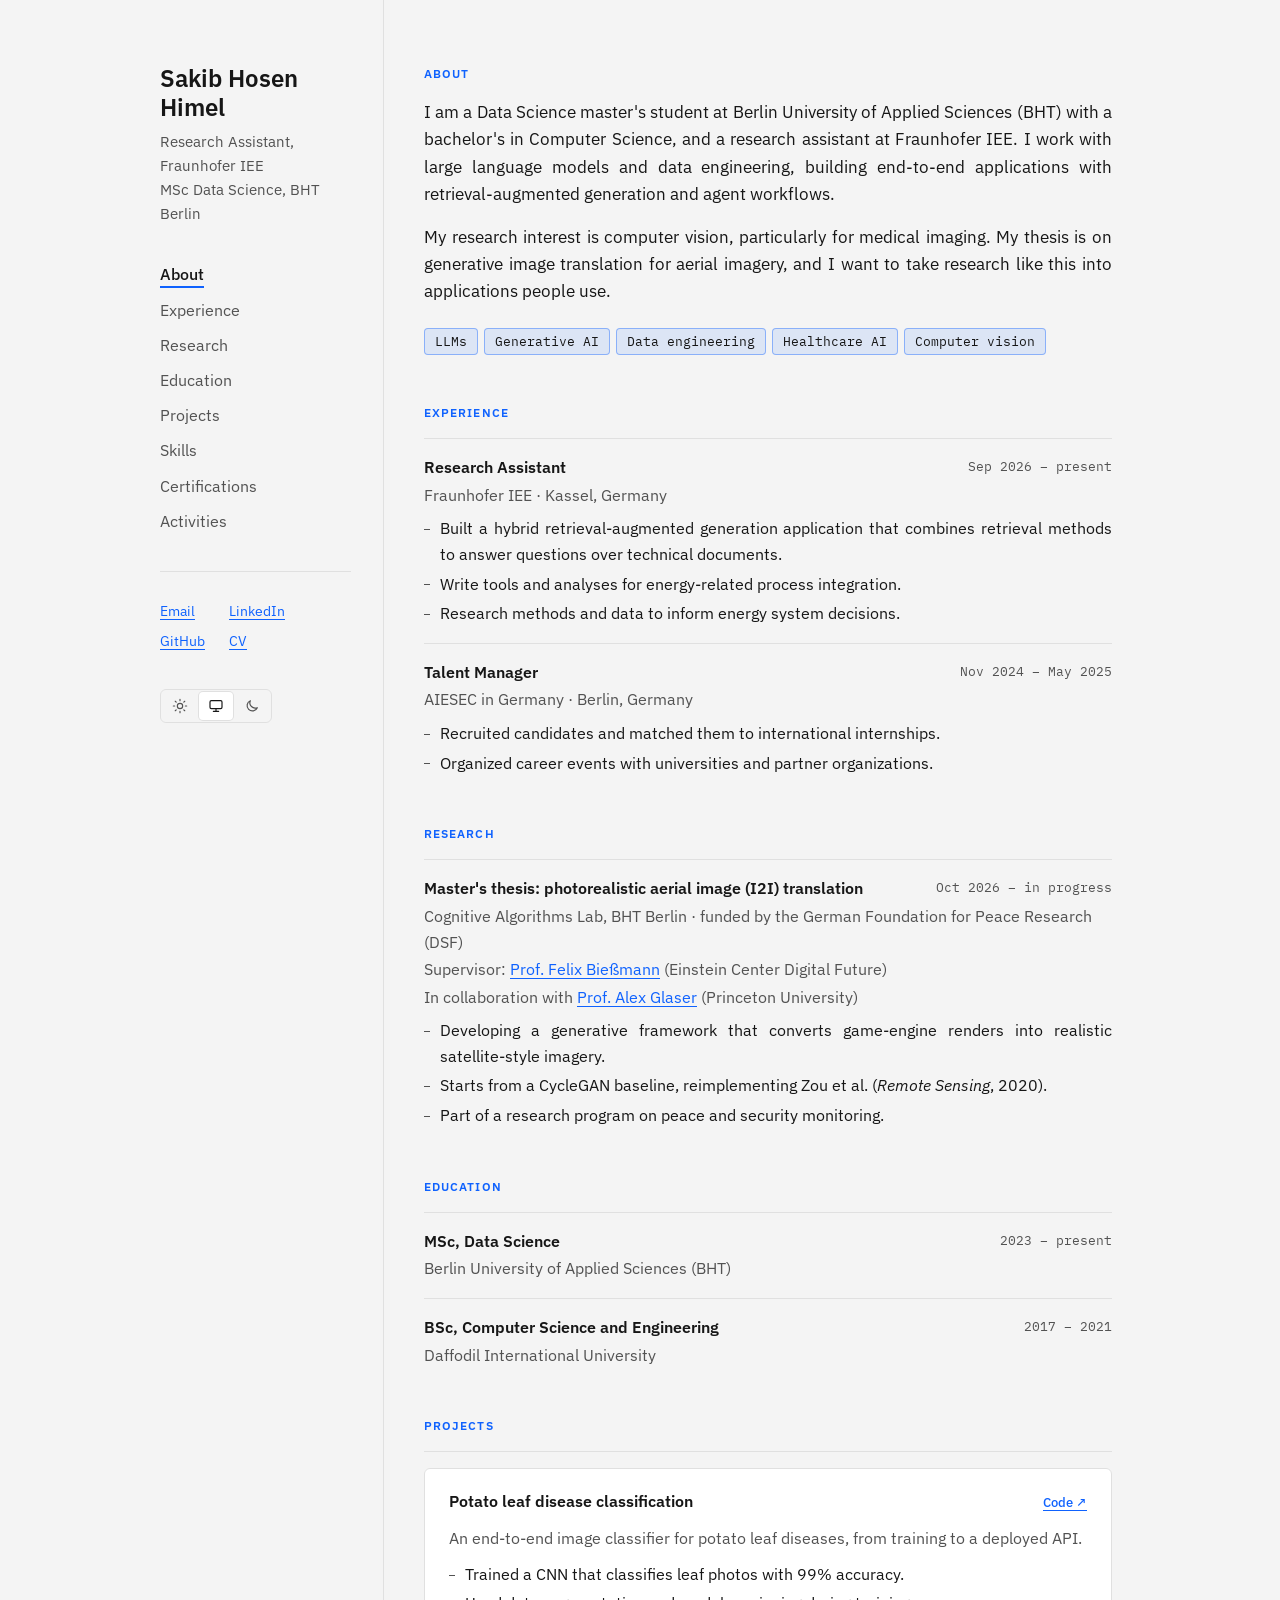
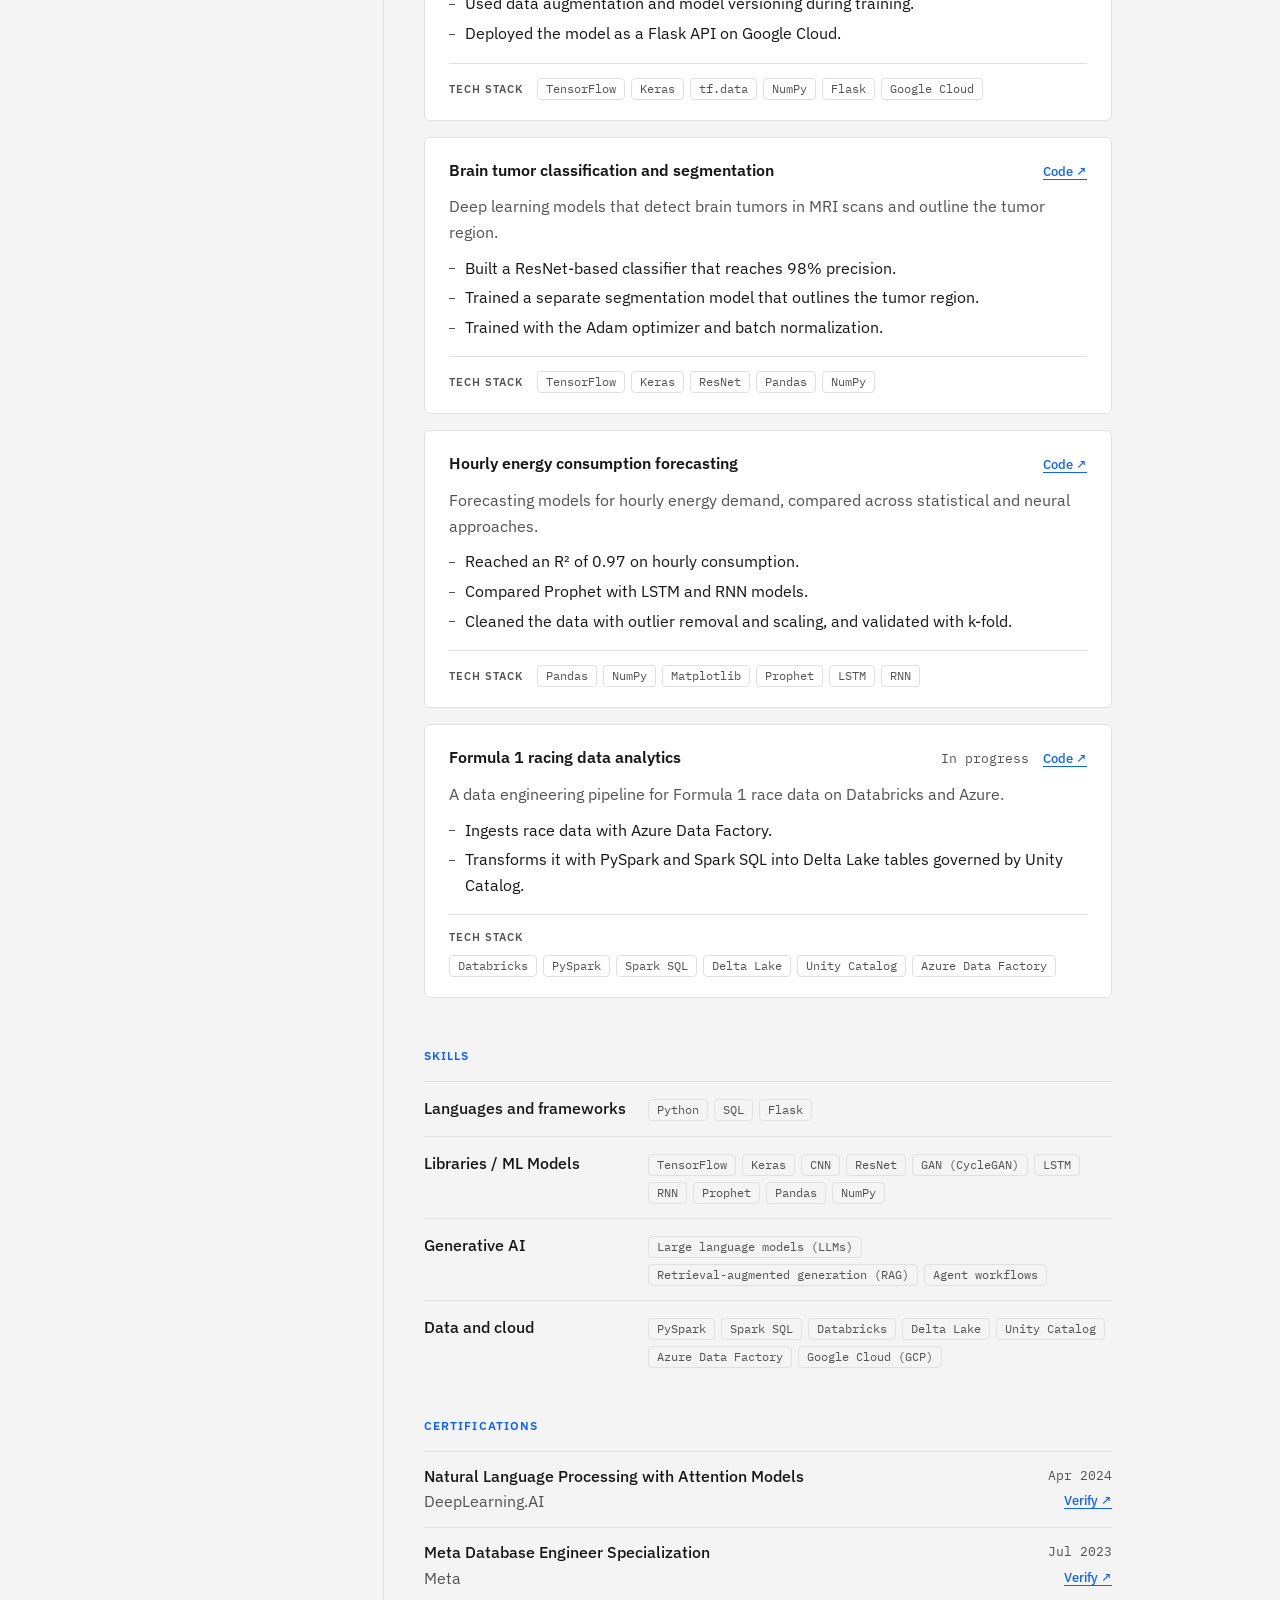
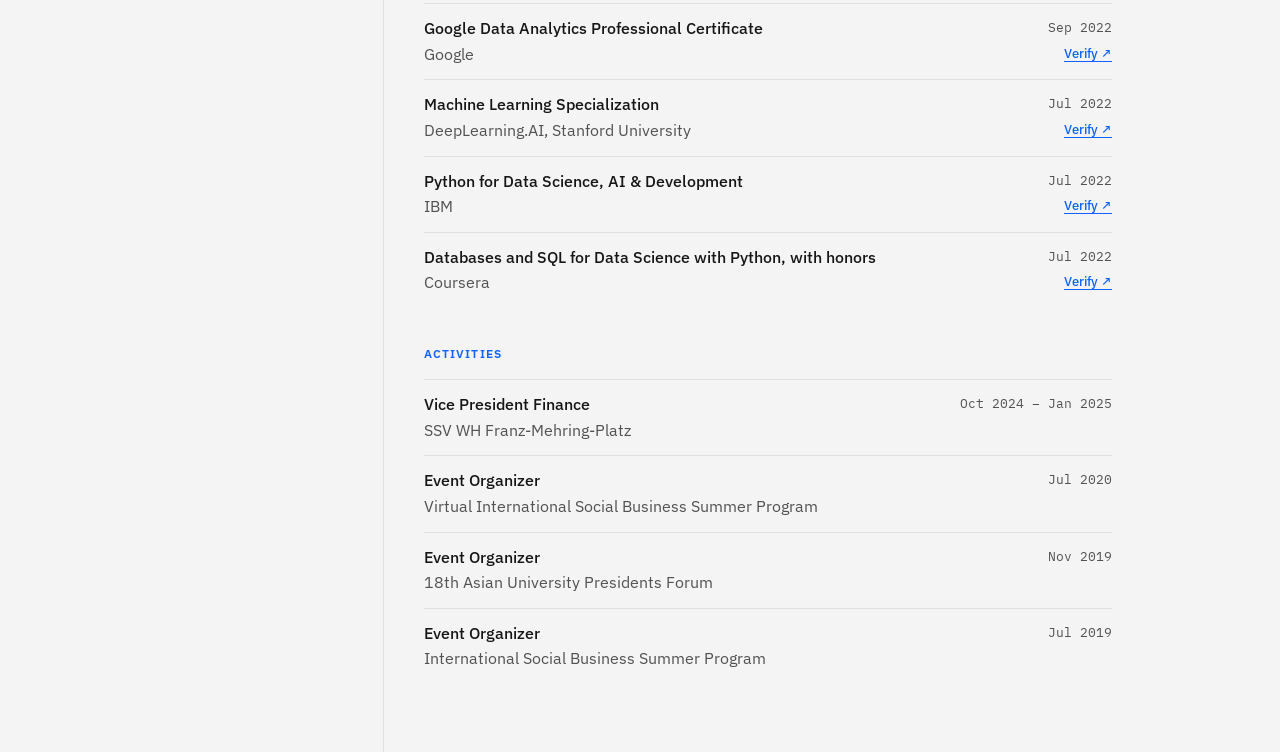
==== commit 289f15d2: "Thesis heading: add (I2I) Co-Authored-By: Claude Fable 5.2 <noreply@anthropic.com> Claude-Session: h" ====
--- a/index.html
+++ b/index.html
@@ -90,7 +90,7 @@
     <section id="research" aria-labelledby="h-research">
       <h2 id="h-research">Research</h2>
       <article class="item">
-        <h3>Master's thesis: photorealistic aerial image translation</h3>
+        <h3>Master's thesis: photorealistic aerial image (I2I) translation</h3>
         <p class="date">Oct 2026 – in progress</p>
         <p class="org">Cognitive Algorithms Lab, BHT Berlin · funded by the German Foundation for Peace Research (DSF)</p>
         <p class="org">Supervisor: <a href="https://www.linkedin.com/in/felixbiessmann/">Prof. Felix Bießmann</a> (Einstein Center Digital Future)</p>
